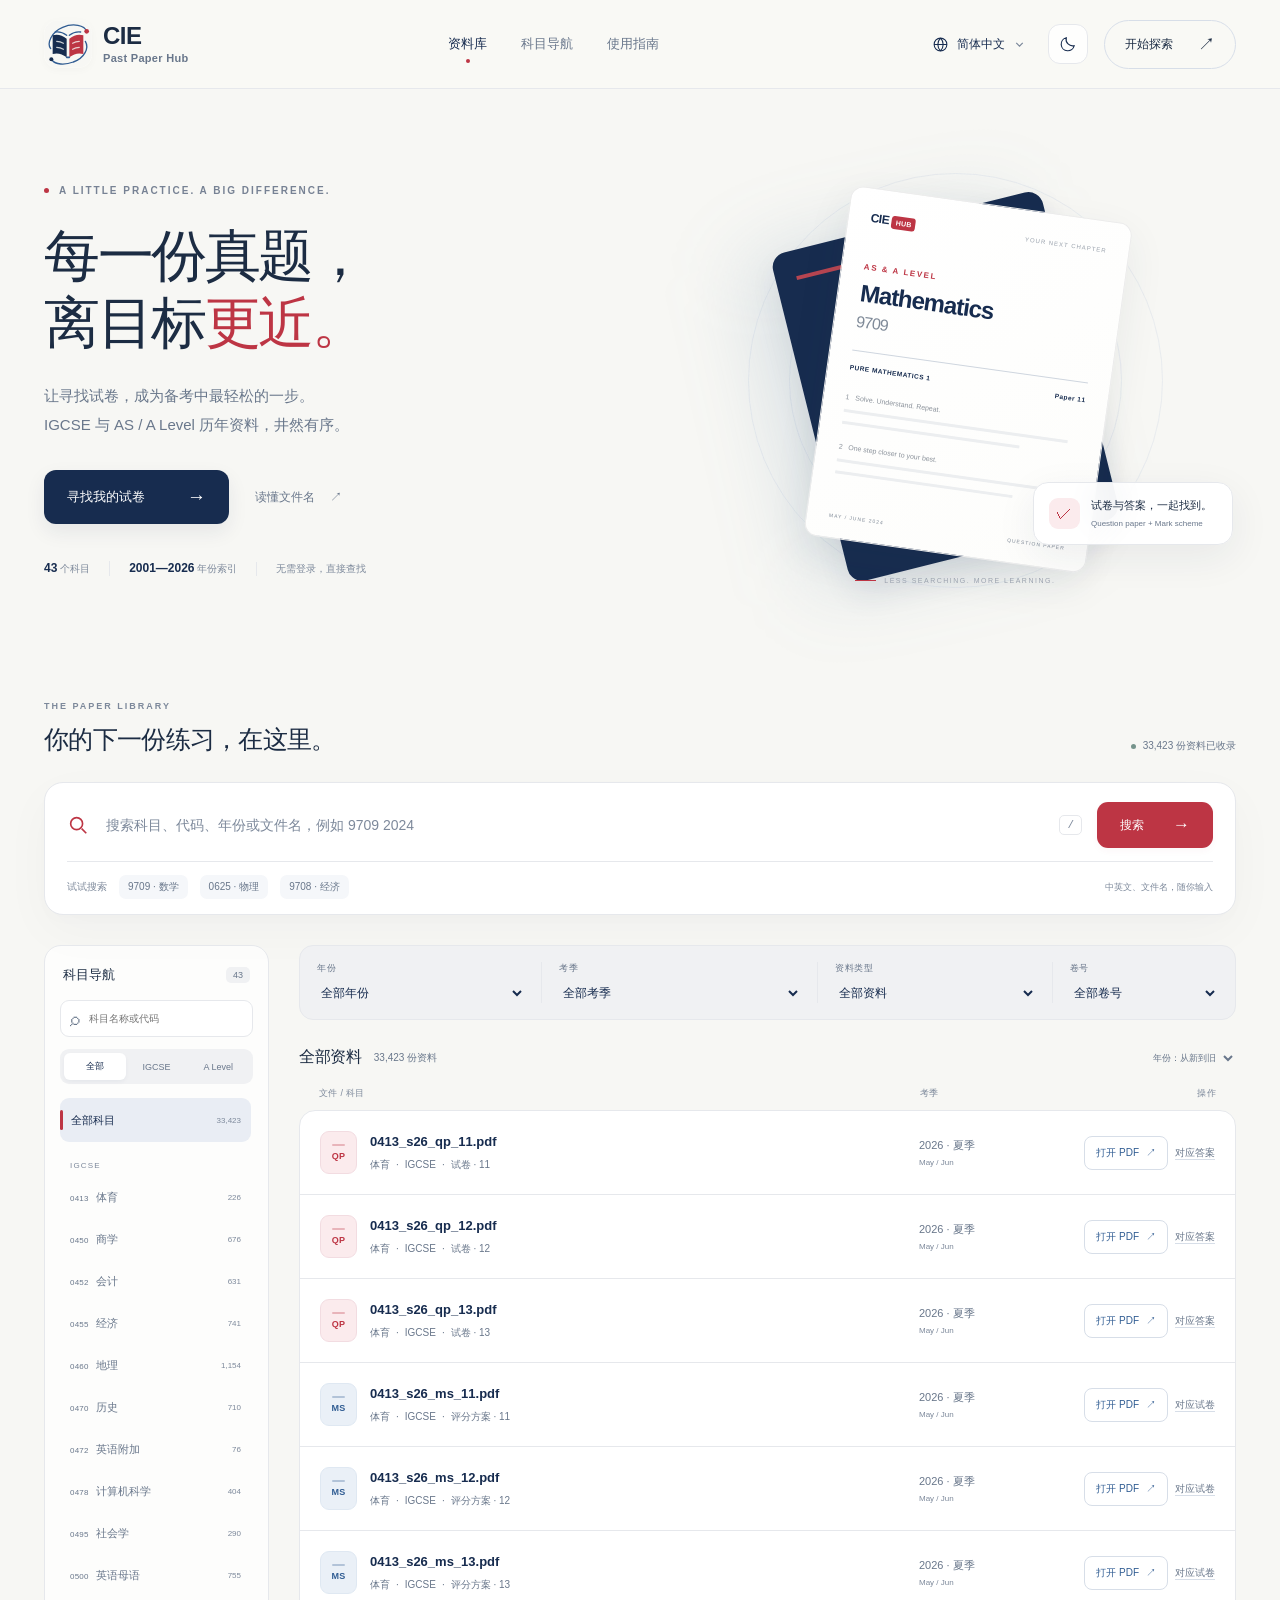
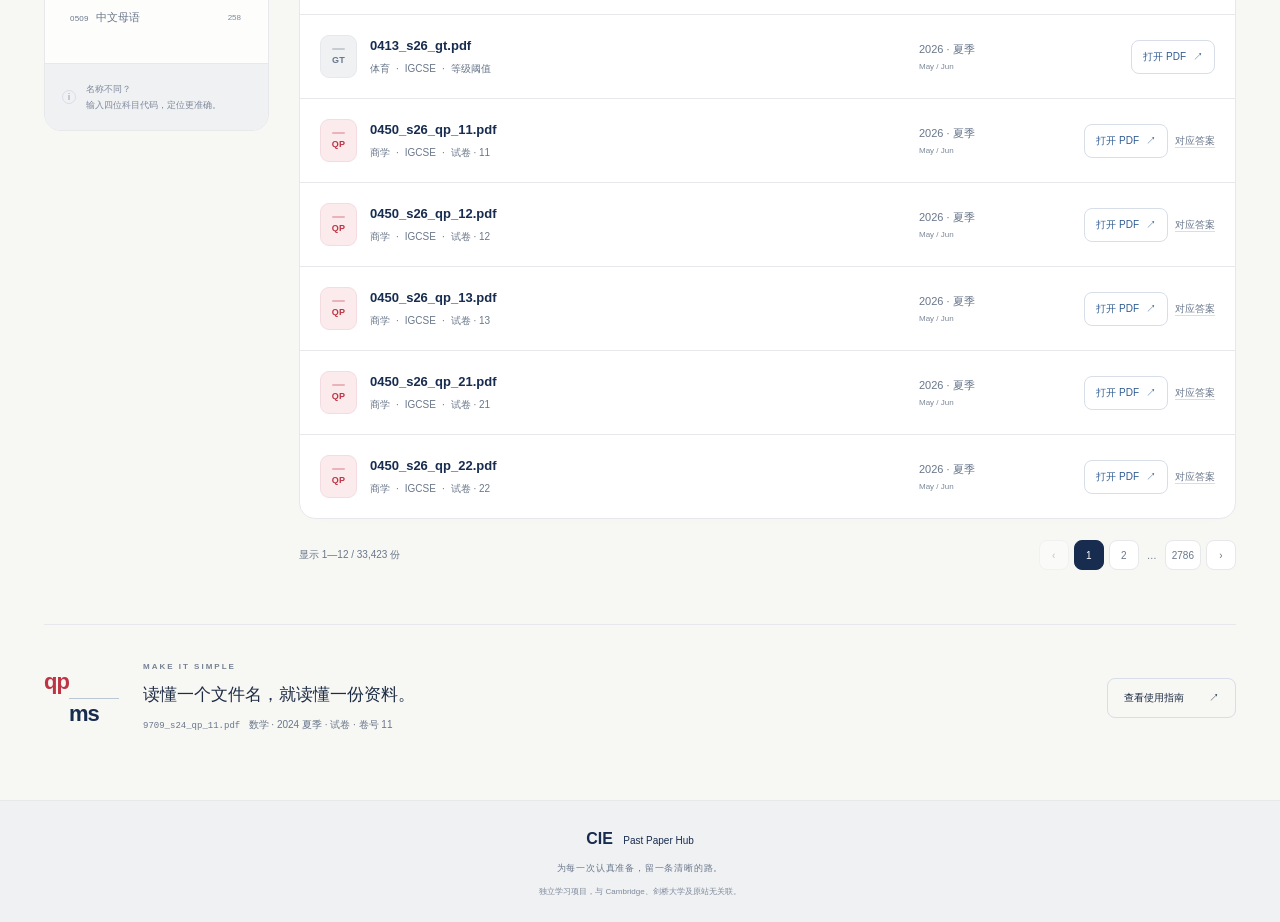
==== index.html @ 0e5fad7b "Publish CIE Past Paper Hub Publish the approved three-language website with light and dark themes, s" ====
<!doctype html>
<html lang="zh-CN">
<head>
  <meta charset="utf-8">
  <meta name="viewport" content="width=device-width,initial-scale=1">
  <meta name="theme-color" content="#172c4f">
  <meta name="description" content="CIE Past Paper Hub：按科目、年份、考季及资料类型快速查找 IGCSE 与 AS/A Level 历年试卷。">
  <title>CIE Past Paper Hub</title>
  <script src="./appearance.js"></script>
  <link rel="icon" href="./favicon.svg" type="image/svg+xml">
  <link rel="stylesheet" href="./styles.css">
  <link rel="stylesheet" href="./appearance.css">
  <script defer src="./data.js"></script>
  <script defer src="./search.js"></script>
  <script defer src="./i18n.js"></script>
  <script defer src="./app.js"></script>
</head>
<body>
  <a class="skip-link" href="#library" data-i18n="skip">跳转到资料库</a>
  <header class="site-header">
    <div class="header-inner">
      <a class="brand" href="./" aria-label="CIE Past Paper Hub 首页" data-i18n-aria="brandHome">
        <img class="brand-mark" src="./logo.svg" alt="">
        <span>CIE<span class="brand-sub">Past Paper Hub</span></span>
      </a>
      <nav aria-label="主导航" data-i18n-aria="mainNav">
        <a class="nav-current" href="#library" data-i18n="library">资料库</a>
        <a href="#subjects" id="browse-subjects" data-i18n="subjectNav">科目导航</a>
        <button class="nav-link" id="help-button" data-i18n="guide">使用指南</button>
      </nav>
      <div class="header-controls">
        <div class="language-control">
          <button class="language-trigger" id="language-trigger" type="button" aria-haspopup="menu" aria-expanded="false" aria-controls="language-menu" aria-label="选择语言" data-i18n-aria="chooseLanguage"><svg class="globe-icon" viewBox="0 0 24 24" fill="none" stroke="currentColor" stroke-width="1.5" aria-hidden="true"><circle cx="12" cy="12" r="9"/><path d="M3 12h18M12 3c5 5 5 13 0 18M12 3c-5 5-5 13 0 18"/></svg><span id="language-label">简体中文</span><svg class="menu-chevron" viewBox="0 0 16 16" fill="none" stroke="currentColor" stroke-width="1.5" aria-hidden="true"><path d="m4 6 4 4 4-4"/></svg></button>
          <div class="language-menu" id="language-menu" role="menu" aria-label="语言" data-i18n-aria="language" hidden>
            <span class="menu-eyebrow" data-i18n="language">语言</span>
            <button type="button" class="language-option" role="menuitemradio" data-language="en" aria-checked="false"><span class="language-badge" aria-hidden="true">EN</span><span>English</span><svg viewBox="0 0 16 16" fill="none" stroke="currentColor" stroke-width="1.8" aria-hidden="true"><path d="m3 8 3 3 7-7"/></svg></button>
            <button type="button" class="language-option" role="menuitemradio" data-language="zh-Hant" aria-checked="false"><span class="language-badge" aria-hidden="true">繁</span><span>繁體中文</span><svg viewBox="0 0 16 16" fill="none" stroke="currentColor" stroke-width="1.8" aria-hidden="true"><path d="m3 8 3 3 7-7"/></svg></button>
            <button type="button" class="language-option" role="menuitemradio" data-language="zh-Hans" aria-checked="true"><span class="language-badge" aria-hidden="true">简</span><span>简体中文</span><svg viewBox="0 0 16 16" fill="none" stroke="currentColor" stroke-width="1.8" aria-hidden="true"><path d="m3 8 3 3 7-7"/></svg></button>
          </div>
        </div>
        <button id="theme-toggle" class="theme-toggle" type="button" aria-label="深色模式" aria-pressed="false" data-i18n-aria="darkMode"><svg class="theme-moon" viewBox="0 0 24 24" fill="none" stroke="currentColor" stroke-width="1.5" aria-hidden="true"><path d="M20.3 14.3A8.8 8.8 0 0 1 9.7 3.7a8.8 8.8 0 1 0 10.6 10.6Z"/></svg><svg class="theme-sun" viewBox="0 0 24 24" fill="none" stroke="currentColor" stroke-width="1.5" aria-hidden="true"><circle cx="12" cy="12" r="4"/><path d="M12 2v2m0 16v2M2 12h2m16 0h2M4.9 4.9l1.4 1.4m11.4 11.4 1.4 1.4M4.9 19.1l1.4-1.4M17.7 6.3l1.4-1.4"/></svg></button>
        <a class="header-cta" href="#library" data-i18n="explore" data-i18n-html>开始探索 <span aria-hidden="true">↗</span></a>
      </div>
    </div>
  </header>
  <main>
    <section class="hero" aria-labelledby="hero-title">
      <div class="hero-copy">
        <div class="eyebrow"><span></span> A LITTLE PRACTICE. A BIG DIFFERENCE.</div>
        <h1 id="hero-title" data-i18n="heroTitle" data-i18n-html>每一份真题，<br>离目标<span class="red-word">更近。</span></h1>
        <p data-i18n="heroDescription" data-i18n-html>让寻找试卷，成为备考中最轻松的一步。<br>IGCSE 与 AS / A Level 历年资料，井然有序。</p>
        <div class="hero-actions"><a class="primary-button" href="#library" data-i18n="findPaper" data-i18n-html>寻找我的试卷 <span aria-hidden="true">→</span></a><button class="quiet-button" id="hero-guide" data-i18n="decodeFilename" data-i18n-html>读懂文件名 <span aria-hidden="true">↗</span></button></div>
        <div class="hero-facts"><span><strong id="subject-total">43</strong> <span data-i18n="subjectsUnit">个科目</span></span><span><strong id="year-range">2001—2026</strong> <span data-i18n="yearIndex">年份索引</span></span><span data-i18n="noLogin">无需登录，直接查找</span></div>
      </div>
      <div class="hero-visual" aria-hidden="true">
        <div class="orbit orbit-one"></div><div class="orbit orbit-two"></div>
        <div class="paper-shadow"></div>
        <div class="paper-back"></div>
        <div class="paper-preview">
          <div class="paper-top"><span class="mini-mark">CIE <b>HUB</b></span><span>YOUR NEXT CHAPTER</span></div>
          <div class="paper-level">AS & A LEVEL</div>
          <div class="paper-title">Mathematics<span>9709</span></div>
          <div class="paper-rule"></div>
          <div class="paper-detail"><span>PURE MATHEMATICS 1</span><span>Paper 11</span></div>
          <div class="paper-questions"><span>1 &nbsp; Solve. Understand. Repeat.</span><div></div><div></div><span>2 &nbsp; One step closer to your best.</span><div></div><div></div></div>
          <div class="paper-footer">MAY / JUNE 2024 <span>QUESTION PAPER</span></div>
        </div>
        <div class="floating-label"><span class="floating-icon">✓</span><span><span data-i18n="papersPaired">试卷与答案，一起找到。</span><small>Question paper + Mark scheme</small></span></div>
        <div class="visual-caption"><span></span> LESS SEARCHING. MORE LEARNING.</div>
      </div>
    </section>
    <section class="library-section" id="library" aria-labelledby="library-title">
      <div class="section-heading"><div><div class="eyebrow">THE PAPER LIBRARY</div><h2 id="library-title" data-i18n="libraryTitle">你的下一份练习，在这里。</h2></div><p><span class="status-dot"></span><span id="index-status">正在读取资料索引</span></p></div>
      <div class="search-panel">
        <form id="search-form" role="search">
          <label class="search-icon" for="global-search" aria-label="搜索" data-i18n-aria="search"><svg viewBox="0 0 24 24" fill="none" stroke="currentColor" stroke-width="1.8"><circle cx="10.5" cy="10.5" r="6.5"/><path d="m16 16 5 5"/></svg></label>
          <input type="search" id="global-search" autocomplete="off" maxlength="160" data-i18n-placeholder="searchPlaceholder" data-i18n-aria="searchLabel" placeholder="搜索科目、代码、年份或文件名，例如 9709 2024" aria-label="搜索科目、代码、年份或文件名">
          <kbd>/</kbd><button type="submit" class="search-submit" data-i18n="searchButton" data-i18n-html>搜索 <span aria-hidden="true">→</span></button>
        </form>
        <div class="search-history" id="search-history" hidden><div class="history-heading"><span data-i18n="recentSearches">最近搜索</span><button id="clear-history" type="button" data-i18n="clearAll">清空记录</button></div><div id="history-items"></div><p class="history-privacy" data-i18n="historyPrivacy">仅保存在此浏览器</p></div>
        <div class="search-bottom"><span data-i18n="trySearch">试试搜索</span><button data-query="9709 2024" data-i18n="quickMath">9709 · 数学</button><button data-query="0625 2024" data-i18n="quickPhysics">0625 · 物理</button><button data-query="9708 2024" data-i18n="quickEconomics">9708 · 经济</button><span class="search-hint" data-i18n="searchHint">中英文、文件名，随你输入</span></div>
      </div>
      <div class="library-layout">
        <aside class="sidebar" id="subjects" aria-label="按科目浏览" data-i18n-aria="browseBySubject">
          <div class="sidebar-heading"><h3 data-i18n="subjectNav">科目导航</h3><span id="sidebar-total">43</span></div>
          <label class="subject-search-label"><span aria-hidden="true">⌕</span><input id="subject-search" type="search" data-i18n-placeholder="subjectPlaceholder" data-i18n-aria="subjectSearchLabel" placeholder="科目名称或代码" aria-label="筛选科目列表"></label>
          <div class="level-switch" aria-label="课程类别" data-i18n-aria="qualification"><button data-level="" class="active" aria-pressed="true" data-i18n="all">全部</button><button data-level="IGCSE" aria-pressed="false">IGCSE</button><button data-level="A Level" aria-pressed="false">A Level</button></div>
          <div id="subject-list"></div>
          <div class="sidebar-note"><span class="note-icon">i</span><p data-i18n="subjectTip" data-i18n-html>名称不同？<br>输入四位科目代码，定位更准确。</p></div>
        </aside>
        <div class="results-area">
          <div class="filter-bar">
            <div class="filter-field"><label for="year-select" data-i18n="year">年份</label><select id="year-select"><option value="">全部年份</option></select></div>
            <div class="filter-field"><label for="season-select" data-i18n="season">考季</label><select id="season-select"><option value="">全部考季</option><option value="m">春季 · Feb / Mar</option><option value="s">夏季 · May / Jun</option><option value="w">冬季 · Oct / Nov</option><option value="y">通用 / 全年</option></select></div>
            <div class="filter-field"><label for="type-select" data-i18n="documentType">资料类型</label><select id="type-select"><option value="">全部资料</option></select></div>
            <div class="filter-field compact"><label for="component-select" data-i18n="component">卷号</label><select id="component-select"><option value="">全部卷号</option></select></div>
          </div>
          <div class="result-heading"><div><h3 id="result-title">全部资料</h3><span id="result-count" role="status" aria-live="polite"></span></div><div class="result-tools"><button id="reset-button" class="reset-button" hidden data-i18n="reset">重置筛选</button><label class="sr-only" for="sort-select" data-i18n="sort">排序</label><select id="sort-select"><option value="newest">年份：从新到旧</option><option value="oldest">年份：从旧到新</option><option value="filename">按文件名排序</option></select></div></div>
          <div id="active-filters" class="active-filters" aria-label="当前筛选条件" data-i18n-aria="activeFilters"></div>
          <div class="list-heading"><span data-i18n="fileSubject">文件 / 科目</span><span data-i18n="season">考季</span><span data-i18n="actions">操作</span></div>
          <div id="paper-list" class="paper-list"></div>
          <div id="pagination" class="pagination" aria-label="结果分页" data-i18n-aria="pagination"></div>
          
        </div>
      </div>
    </section>
    <section class="guide-strip"><div class="guide-symbol">qp<span>ms</span></div><div><div class="eyebrow">MAKE IT SIMPLE</div><h2 data-i18n="filenameStripTitle">读懂一个文件名，就读懂一份资料。</h2><p data-i18n="filenameStripExample" data-i18n-html><code>9709_s24_qp_11.pdf</code> &nbsp; 数学 · 2024 夏季 · 试卷 · 卷号 11</p></div><button class="outline-button" id="bottom-guide" data-i18n="viewGuide" data-i18n-html>查看使用指南 <span aria-hidden="true">↗</span></button></section>
  </main>
  <footer><a class="footer-brand" href="./">CIE <span>Past Paper Hub</span></a><p data-i18n="footerTagline">为每一次认真准备，留一条清晰的路。</p><div data-i18n="independent">独立学习项目，与 Cambridge、剑桥大学及原站无关联。</div></footer>
  <dialog id="guide-dialog" aria-labelledby="guide-title"><div class="dialog-heading"><span class="eyebrow">A QUICK GUIDE</span><button id="close-guide" aria-label="关闭使用指南" data-i18n-aria="closeGuide">×</button></div><h2 id="guide-title" data-i18n="guideTitle">找到试卷，只需几步。</h2><ol><li><strong data-i18n="guideStep1">先找科目</strong><p data-i18n="guideStep1Body">点击左侧科目，或直接输入中文名、英文名、四位代码。</p></li><li><strong data-i18n="guideStep2">缩小范围</strong><p data-i18n="guideStep2Body" data-i18n-html>年份、考季、资料类型和卷号可以同时筛选。搜索支持多个关键词，例如 <code>9709 2024 夏季 答案</code>。</p></li><li><strong data-i18n="guideStep3">配对练习与答案</strong><p data-i18n="guideStep3Body">QP 是试卷，MS 是评分方案，ER 是考官报告，GT 是等级阈值。点击“对应答案”可找到相同年份、考季和卷号的 MS。</p></li></ol><div class="filename-guide"><div class="filename-grid" role="group" data-i18n-aria="filenameDescription" aria-label="9709_s24_qp_11.pdf：科目代码 9709，2024 年夏季，试卷，卷号 11"><code class="filename-token red">9709</code><code class="filename-separator" aria-hidden="true">_</code><code class="filename-token">s24</code><code class="filename-separator" aria-hidden="true">_</code><code class="filename-token red">qp</code><code class="filename-separator" aria-hidden="true">_</code><code class="filename-token">11</code><code class="filename-extension">.pdf</code><span class="filename-label label-subject" data-i18n="subjectCode">科目代码</span><span class="filename-label label-season" data-i18n="summer2024">夏季 2024</span><span class="filename-label label-type" data-i18n="questionPaper">试卷</span><span class="filename-label label-component" data-i18n="component">卷号</span></div></div><p class="dialog-note" data-i18n="guideNote">考季对应：m = 二/三月；s = 五/六月；w = 十/十一月。部分通用资料不属于单一考季。原站文件在新标签页中打开，可使用浏览器 PDF 工具栏保存。索引备份与 PDF 实体备份是两件事。</p><a class="catalog-link" href="./catalog.json" download data-i18n="downloadIndex" data-i18n-html>下载资料索引 JSON <span aria-hidden="true">↓</span></a><p id="guide-status" class="dialog-note"></p></dialog>
  <noscript><p class="noscript">请启用 JavaScript 使用搜索与筛选。也可以<a href="./catalog.json">下载完整资料索引</a>。</p></noscript>
</body>
</html>
---- styles.css ----
:root{--navy:#172c4f;--blue:#315d93;--red:#bd3544;--red-soft:#fbebed;--ink:#1c2c43;--muted:#778294;--paper:#f7f7f4;--line:#e6e8ec;--white:#fff;--shadow:0 16px 50px #1a2d4b08;font-family:-apple-system,BlinkMacSystemFont,"SF Pro Display","PingFang SC","Microsoft YaHei",sans-serif;color:var(--ink);background:var(--paper);font-synthesis:none}
*{box-sizing:border-box}html{scroll-behavior:smooth;scroll-padding-top:96px}body{margin:0}button,input,select{font:inherit}button,a,input,select{-webkit-tap-highlight-color:transparent}button{cursor:pointer}button:disabled{cursor:default;opacity:.4}a{color:inherit;text-decoration:none}button{color:inherit}button:focus-visible,a:focus-visible,input:focus-visible,select:focus-visible{outline:3px solid #648fc6;outline-offset:4px}button{border:0}button[hidden],[hidden]{display:none!important}.sr-only{position:absolute;width:1px;height:1px;padding:0;overflow:hidden;clip:rect(0,0,0,0);white-space:nowrap}.skip-link{position:fixed;top:-60px;left:20px;padding:14px;background:var(--navy);color:white;z-index:100}.skip-link:focus{top:10px}.site-header{position:sticky;top:0;z-index:20;background:var(--header-bg);backdrop-filter:blur(20px);border-bottom:1px solid var(--line)}.header-inner{max-width:1280px;padding:0 44px;margin:auto;height:88px;display:flex;align-items:center;justify-content:space-between;gap:30px}.brand{display:flex;gap:13px;align-items:center;font-size:24px;font-weight:750;letter-spacing:-.5px;line-height:1.05}.brand-sub{display:block;font-size:11px;font-weight:600;letter-spacing:.3px;margin-top:5px}.brand-mark{position:relative;width:35px;height:36px;display:block}.brand-mark i{position:absolute;top:2px;width:12px;height:30px;transform:skewY(-13deg);border-radius:2px;background:var(--navy)}.brand-mark i:first-child{left:0}.brand-mark i:nth-child(2){left:15px;background:var(--red);height:33px}.brand-mark i:nth-child(3){top:30px;left:0;width:27px;height:3px;background:var(--navy);transform:none;border-radius:1px}.site-header nav{display:flex;gap:34px;font-size:13px;align-items:center}.nav-link{padding:10px 0;background:none;font-size:13px;color:var(--text-secondary)}.site-header nav a{padding:10px 0;color:var(--text-secondary)}.site-header nav .nav-current{color:var(--heading);font-weight:650;position:relative}.nav-current:after{content:"";position:absolute;width:4px;height:4px;background:var(--red);border-radius:50%;bottom:0;left:calc(50% - 2px)}.header-cta{font-size:12px;display:flex;align-items:center;gap:25px;border:1px solid var(--line-strong);border-radius:100px;padding:12px 20px}.header-cta span{font-size:17px}.hero{max-width:1280px;margin:auto;padding:68px 44px 65px;display:grid;grid-template-columns:1.07fr 1fr;gap:30px;align-items:center;min-height:580px}.eyebrow{font-size:10px;font-weight:650;letter-spacing:2px;color:var(--muted);display:flex;gap:10px;align-items:center}.eyebrow>span{width:5px;height:5px;background:var(--red);border-radius:50%}h1{font-size:clamp(40px,4.35vw,61px);line-height:1.2;letter-spacing:-2.4px;font-weight:700;margin:27px 0 24px}.red-word{color:var(--accent-text)}.hero-copy>p{font-size:15px;color:var(--text-secondary);line-height:1.95;margin:0}.hero-actions{display:flex;align-items:center;gap:26px;margin-top:31px}.primary-button{display:flex;gap:42px;align-items:center;padding:16px 23px;background:var(--navy);color:white;border-radius:12px;font-size:13px;box-shadow:0 8px 20px #172c4f14;transition:transform .2s,background .2s}.primary-button:hover{background:#254875;transform:translateY(-2px)}.primary-button span{font-size:19px}.quiet-button{font-size:12px;color:var(--text-secondary);background:none;display:flex;gap:15px;align-items:center;padding:15px 0}.hero-facts{display:flex;gap:19px;margin-top:37px;font-size:10px;color:var(--text-muted);align-items:center}.hero-facts span+span{border-left:1px solid var(--line);padding-left:19px}.hero-facts strong{font-weight:650;font-size:12px;color:var(--heading)}.hero-visual{height:410px;position:relative;display:flex;align-items:center;justify-content:center;isolation:isolate}.orbit{position:absolute;border:1px solid #dce2ea;border-radius:50%;z-index:-1;opacity:.55}.orbit-one{width:415px;height:415px}.orbit-two{width:333px;height:333px}.paper-shadow{position:absolute;width:275px;height:340px;top:50px;left:100px;background:#486e9529;filter:blur(40px);transform:rotate(-13deg);border-radius:20px;z-index:-1}.paper-back{position:absolute;top:39px;width:278px;height:338px;border-radius:15px;background:var(--navy);transform:rotate(-14deg) translateX(-10px);box-shadow:0 15px 30px #20325315}.paper-back:after{content:"";position:absolute;left:21px;right:21px;top:26px;height:4px;background:#b74551}.paper-preview{width:284px;height:353px;background:linear-gradient(140deg,#fff,#fdfdfb);padding:22px;transform:rotate(8deg) translate(13px,-3px);border:1px solid #ececec;border-radius:13px;box-shadow:0 15px 40px #263d5214;position:relative}.paper-top{display:flex;align-items:center;justify-content:space-between;font-size:6px;letter-spacing:1px;color:#98a0ab}.mini-mark{font-size:12px;font-weight:800;color:var(--heading);letter-spacing:-.5px}.mini-mark b{background:var(--red);padding:3px 4px;font-size:7px;letter-spacing:.3px;color:white;border-radius:3px}.paper-level{font-size:8px;font-weight:650;letter-spacing:1.6px;color:var(--accent-text);margin-top:38px}.paper-title{font-size:24px;font-weight:700;letter-spacing:-1px;margin-top:8px;color:var(--heading)}.paper-title>span{display:block;font-size:16px;font-weight:400;margin-top:6px;color:#7f8a98}.paper-rule{height:1px;background:#cfd6df;margin:19px 0 13px}.paper-detail{display:flex;justify-content:space-between;font-size:6.5px;font-weight:600;letter-spacing:.5px}.paper-questions{font-size:7px;color:#8b929b;margin-top:23px}.paper-questions div{height:3px;background:#eceef0;margin:9px 0;max-width:95%}.paper-questions div:nth-of-type(even){width:75%;margin-bottom:19px}.paper-footer{position:absolute;bottom:19px;left:22px;right:22px;display:flex;justify-content:space-between;font-size:5px;color:#a1a6ad;letter-spacing:1px}.floating-label{position:absolute;bottom:41px;right:3px;background:var(--glass-bg);backdrop-filter:blur(16px);border:1px solid var(--line);border-radius:12px;padding:15px 20px 15px 15px;box-shadow:0 12px 40px #1a2d4b12;display:flex;gap:11px;align-items:center;font-size:11px;font-weight:600}.floating-icon{width:31px;height:31px;display:grid;place-items:center;border-radius:9px;background:var(--red-soft);color:var(--accent-text);font-size:16px}.floating-label small{display:block;font-size:8px;color:var(--text-secondary);margin-top:6px;font-weight:400}.visual-caption{position:absolute;bottom:2px;left:calc(50% - 100px);display:flex;align-items:center;gap:8px;font-size:7px;letter-spacing:1.5px;color:#9aa2ae}.visual-caption>span{width:21px;height:1px;background:var(--red)}.library-section{max-width:1280px;margin:auto;padding:32px 44px 54px}.section-heading{display:flex;justify-content:space-between;gap:20px;align-items:end;margin-bottom:26px}.section-heading .eyebrow{font-size:9px;letter-spacing:2px;color:var(--text-muted)}.section-heading h2{font-size:25px;font-weight:650;letter-spacing:-.7px;margin:12px 0 0}.section-heading>p{display:flex;gap:7px;align-items:center;font-size:10px;margin:0 0 3px;color:var(--text-secondary)}.status-dot{width:5px;height:5px;background:#76948c;border-radius:50%}.search-panel{background:var(--surface);border:1px solid var(--line);border-radius:15px;box-shadow:var(--shadow);margin-bottom:30px;padding:15px 20px 13px}.search-panel form{display:flex;align-items:center;gap:15px}.search-icon{color:var(--accent-text);display:flex}.search-icon svg{width:22px;height:22px}.search-panel input{border:0;background:transparent;flex:1;min-width:0;height:44px;font-size:14px;color:var(--ink);outline:none}.search-panel input::placeholder{color:var(--text-muted)}.search-panel:focus-within{border-color:var(--focus-border);box-shadow:0 0 0 3px #9faec211}.search-panel kbd{border:1px solid var(--line);border-radius:5px;padding:3px 7px;font-size:11px;color:var(--text-muted)}.search-submit{background:var(--red);border-radius:9px;padding:12px 22px;font-size:12px;color:white;display:flex;gap:29px;align-items:center}.search-submit:hover{background:#a52c3a}.search-submit>span{font-size:17px}.search-bottom{display:flex;align-items:center;gap:12px;margin-top:11px;padding-top:11px;border-top:1px solid var(--line);font-size:10px;color:var(--text-muted)}.search-bottom button{padding:5px 9px;border-radius:5px;background:var(--surface-hover);color:var(--text-secondary);font-size:10px}.search-bottom button:hover{background:var(--surface-active);color:var(--heading)}.search-hint{margin-left:auto;font-size:9px}.library-layout{display:grid;grid-template-columns:225px 1fr;gap:30px;align-items:start}.sidebar{border:1px solid var(--line);border-radius:13px;background:var(--panel-bg);padding:20px 15px 0;overflow:hidden}.sidebar-heading{display:flex;justify-content:space-between;align-items:center;margin:0 3px 16px}.sidebar-heading h3{font-size:13px;margin:0;font-weight:650}.sidebar-heading>span{font-size:9px;color:var(--text-secondary);background:var(--surface-muted);padding:3px 7px;border-radius:5px}.subject-search-label{display:flex;align-items:center;gap:7px;border:1px solid var(--line);border-radius:7px;background:var(--surface);padding:7px 9px;color:var(--text-secondary)}.subject-search-label>span{font-size:19px;line-height:1}.subject-search-label input{width:100%;min-width:0;border:0;outline:none;background:none;font-size:10px;height:17px}.subject-search-label:focus-within{border-color:var(--focus-border)}.level-switch{display:flex;padding:3px;border-radius:7px;background:var(--surface-muted);margin:12px 0 14px}.level-switch button{background:none;padding:7px 0;flex:1;font-size:9px;color:var(--text-secondary);border-radius:5px}.level-switch button.active{background:var(--surface);color:var(--heading);box-shadow:0 2px 4px #1a2d4b0c;font-weight:600}#subject-list{max-height:548px;overflow:auto;padding-right:2px;scrollbar-width:thin;scrollbar-color:var(--line) transparent}.subject-button{display:flex;gap:8px;align-items:center;justify-content:space-between;width:100%;text-align:left;background:transparent;padding:12px 10px;border-radius:7px;font-size:11px;color:var(--text-secondary);margin-bottom:3px}.subject-button:hover{background:var(--surface-muted)}.subject-button.active{color:var(--heading);background:var(--surface-active);font-weight:650}.subject-button.active:before{content:"";width:3px;height:20px;border-radius:3px;background:var(--red);margin-left:-10px}.subject-button .subject-label{flex:1}.subject-button .subject-count{font-size:8px;color:var(--text-muted);font-weight:400}.subject-button .subject-code{font-size:8px;display:inline-block;margin-right:7px;color:var(--text-secondary);letter-spacing:.2px}.subject-group{font-size:8px;letter-spacing:1.2px;color:var(--text-muted);margin:19px 10px 8px}.subject-empty{padding:20px 10px;font-size:11px;color:var(--muted)}.sidebar-note{display:flex;gap:10px;align-items:center;margin:17px -15px 0;border-top:1px solid var(--line);padding:17px 17px;background:var(--surface-muted)}.note-icon{border:1px solid var(--line-strong);color:var(--text-muted);font-size:9px;border-radius:50%;display:grid;place-items:center;width:14px;height:14px}.sidebar-note p{font-size:9px;line-height:1.8;color:var(--text-muted);margin:0}.results-area{min-width:0}.filter-bar{display:grid;grid-template-columns:1fr 1.25fr 1.05fr .8fr;background:var(--surface-muted);border-radius:11px;padding:14px 17px;gap:16px}.filter-field{min-width:0}.filter-field+.filter-field{border-left:1px solid var(--line);padding-left:17px}.filter-field label{display:block;font-size:9px;color:var(--text-muted);letter-spacing:.5px;margin-bottom:8px}.filter-field select{width:100%;border:0;background:none;font-size:11px;color:var(--heading);padding:1px 12px 1px 0;cursor:pointer;min-height:20px}.result-heading{display:flex;align-items:center;justify-content:space-between;gap:10px;margin:27px 0 19px}.result-heading>div:first-child{display:flex;align-items:center;gap:12px;min-width:0}.result-heading h3{font-size:16px;font-weight:650;margin:0;letter-spacing:-.3px}.result-heading #result-count{color:var(--text-secondary);font-size:10px}.result-tools{display:flex;align-items:center;gap:12px}.result-tools select{font-size:9px;color:var(--text-secondary);border:0;background:none;padding:4px;cursor:pointer}.reset-button{background:none;padding:4px 0;color:var(--accent-text);font-size:9px}.active-filters{display:flex;gap:6px;flex-wrap:wrap;margin:0 0 15px}.active-filters:empty{display:none}.filter-chip{padding:5px 9px;background:var(--surface-active);color:var(--text-secondary);border-radius:5px;font-size:9px;display:flex;gap:10px;align-items:center}.filter-chip b{font-size:12px;font-weight:400;color:var(--text-muted)}.list-heading{display:grid;grid-template-columns:1fr 145px 151px;align-items:center;padding:0 20px 10px;color:var(--text-muted);font-size:9px;letter-spacing:.3px}.list-heading span:last-child{text-align:right}.paper-list{background:var(--surface);border:1px solid var(--line);border-radius:12px;overflow:hidden;box-shadow:0 5px 30px #1a2d4b02}.paper-row{display:grid;grid-template-columns:minmax(0,1fr) 145px 151px;gap:0;align-items:center;padding:18px 20px;transition:background .15s}.paper-row:hover{background:var(--surface-hover)}.paper-row+.paper-row{border-top:1px solid var(--line)}.paper-info{display:flex;gap:13px;align-items:center;min-width:0;padding-right:12px}.file-icon{width:37px;height:43px;flex-shrink:0;background:var(--red-soft);border-radius:7px;display:flex;align-items:center;justify-content:center;flex-direction:column;color:var(--accent-text);font-size:9px;letter-spacing:.3px;font-weight:650;position:relative;border:1px solid var(--red-border)}.file-icon:before{content:"";display:block;width:13px;height:2px;background:currentColor;opacity:.3;margin-bottom:5px;border-radius:1px}.file-icon.ms{background:var(--blue-soft);border-color:var(--blue-border);color:var(--blue)}.file-icon.other{background:var(--surface-muted);border-color:var(--line);color:var(--text-secondary)}.paper-filename{display:block;color:var(--heading);font-size:12px;font-weight:600;line-height:1.4;word-break:break-all;letter-spacing:.1px}.paper-filename:hover{color:var(--accent-text)}.paper-subtitle{font-size:9px;color:var(--text-secondary);margin-top:6px;line-height:1.5;display:flex;gap:6px;flex-wrap:wrap}.paper-subtitle>span+span:before{content:"·";margin-right:6px}.season-block{font-size:10px;color:var(--text-secondary)}.season-block>span{display:block;color:var(--text-muted);font-size:8px;margin-top:5px}.paper-actions{display:flex;align-items:center;justify-content:end;gap:7px;flex-wrap:wrap}.open-link{display:inline-flex;padding:8px 10px;border-radius:6px;border:1px solid var(--line-strong);color:var(--link-text);font-size:9px;align-items:center;gap:7px;background:var(--surface)}.open-link:hover{border-color:var(--focus-border);background:var(--surface-hover)}.paired-link{background:none;padding:5px 0;color:var(--text-secondary);font-size:9px;text-decoration:underline;text-underline-offset:3px}.lesson-button{font-size:8px;background:none;color:var(--accent-text);padding:3px}.pagination{display:flex;justify-content:space-between;align-items:center;font-size:10px;color:var(--text-secondary);margin-top:21px;gap:10px}.pagination-controls{display:flex;align-items:center;gap:5px}.pagination button{min-width:30px;height:30px;border-radius:6px;background:var(--surface);border:1px solid var(--line);font-size:10px;color:var(--text-secondary)}.pagination button.current{background:var(--navy);color:white;border-color:var(--heading)}.pagination button:not(:disabled):hover{border-color:var(--focus-border)}.pagination .ellipsis{padding:0 3px;font-size:10px}.source-note{font-size:9px;color:#a1a9b4;line-height:1.9;margin-top:23px}.source-note a{text-decoration:underline;text-underline-offset:3px;color:#8b97a9}.empty-state{padding:62px 25px;text-align:center}.empty-symbol{font-size:35px;color:#c4cdd9}.empty-state h4{font-size:15px;font-weight:600;margin:15px 0 8px}.empty-state p{font-size:11px;color:#99a3b1;line-height:1.9;margin:0}.empty-state button{margin-top:20px;font-size:11px;color:white;background:var(--navy);padding:11px 17px;border-radius:8px}.guide-strip{max-width:1192px;margin:0 auto 66px;border-top:1px solid var(--line);padding:37px 0 0;display:flex;align-items:center;gap:24px}.guide-symbol{font-size:22px;font-weight:650;width:75px;flex-shrink:0;color:var(--accent-text);position:relative;line-height:1.4;letter-spacing:-1px}.guide-symbol>span{display:block;color:var(--heading);margin-left:25px;border-top:1px solid #bcc7d5}.guide-strip .eyebrow{font-size:8px}.guide-strip h2{font-size:17px;font-weight:600;margin:12px 0 10px}.guide-strip p{font-size:10px;color:var(--text-secondary);margin:0;line-height:1.8}.guide-strip code{font-family:ui-monospace,SFMono-Regular,Menlo,monospace;font-size:9px;color:var(--text-secondary)}.outline-button{margin-left:auto;border:1px solid var(--line-strong);padding:12px 16px;border-radius:8px;font-size:10px;display:flex;gap:25px;background:transparent;flex-shrink:0}.outline-button:hover{background:var(--surface)}footer{background:var(--surface-muted);padding:29px 44px 25px;text-align:center;font-size:9px;color:var(--text-secondary)}.footer-brand{font-size:16px;font-weight:750;color:var(--heading)}.footer-brand>span{font-size:10px;font-weight:500;margin-left:6px}footer>p{margin:14px 0 11px;letter-spacing:.8px}footer>div{font-size:8px;color:var(--text-muted)}dialog{max-width:560px;width:calc(100% - 32px);padding:28px 34px;border:1px solid var(--line);border-radius:20px;box-shadow:0 35px 100px #0f224533;color:var(--ink);background:var(--surface)}dialog::backdrop{background:#12254160;backdrop-filter:blur(5px)}.dialog-heading{display:flex;justify-content:space-between;align-items:center}.dialog-heading>button{font-size:25px;line-height:1;background:none;color:var(--text-secondary)}.dialog-heading .eyebrow{font-size:9px}dialog h2{font-size:25px;letter-spacing:-1px;margin:20px 0 26px}dialog ol{padding-left:21px}dialog li{padding-left:7px;font-size:13px;color:var(--heading);margin:22px 0}dialog li p{font-size:11px;color:var(--text-secondary);line-height:1.9;margin:7px 0}dialog li code{font-size:10px;color:var(--link-text)}.filename-guide{border:1px solid var(--line);border-radius:10px;padding:21px 15px;background:var(--surface);text-align:center}.filename-grid{display:inline-grid;grid-template-columns:max-content 1ch max-content 1ch max-content 1ch max-content max-content;align-items:center;justify-items:center;font-size:19px;column-gap:0;row-gap:12px}.filename-grid code{font-family:ui-monospace,SFMono-Regular,Menlo,monospace;font-size:inherit;font-weight:500;letter-spacing:0;line-height:1.25}.filename-token{color:var(--heading)}.filename-token.red{color:var(--accent-text)}.filename-separator,.filename-extension{color:#a6b0bf}.filename-label{grid-row:2;font-size:8px;color:var(--text-muted);white-space:nowrap}.label-subject{grid-column:1}.label-season{grid-column:3}.label-type{grid-column:5}.label-component{grid-column:7}.dialog-note{font-size:10px;color:var(--text-secondary);line-height:1.9}.catalog-link{font-size:11px;padding:12px 14px;background:var(--surface-active);border-radius:8px;display:flex;justify-content:space-between;color:var(--heading);margin-top:17px}.lesson-list{margin:0;padding-left:20px}.lesson-list li{margin:12px 0}.lesson-list a{font-size:12px;color:var(--blue);text-decoration:underline}.noscript{text-align:center;padding:20px;color:var(--accent-text)}
@media(min-width:1450px){.hero{padding-top:88px;padding-bottom:85px}.hero-visual{height:450px}.hero{min-height:620px}.hero-visual .paper-preview{transform:rotate(8deg) translate(13px,-3px) scale(1.07)}.hero-visual .paper-back{transform:rotate(-14deg) translateX(-10px) scale(1.07)}}
@media(max-width:1080px){.header-inner{padding:0 30px}.hero{padding:55px 30px;gap:10px}.hero-facts{gap:12px;font-size:9px}.hero-facts span+span{padding-left:12px}.library-section{padding:30px}.library-layout{grid-template-columns:200px 1fr;gap:22px}.paper-row{grid-template-columns:minmax(0,1fr) 94px 92px;padding:17px 15px}.list-heading{grid-template-columns:1fr 94px 92px;padding-left:15px;padding-right:15px}.paper-actions{gap:4px}.paper-filename{font-size:10px}.paper-subtitle{font-size:8px}.file-icon{width:31px;height:37px}.paper-info{gap:10px}.season-block{font-size:9px}.guide-strip{margin:0 30px 50px}.floating-label{right:0}.filter-bar{padding:12px;gap:9px}.filter-field+.filter-field{padding-left:10px}.filter-field select{font-size:10px}.hero-actions{gap:18px}.hero-copy>p{font-size:13px}}
@media(max-width:800px){.header-inner{height:76px;padding:0 22px}.site-header nav{gap:22px;font-size:12px}.site-header nav a,.nav-link{font-size:12px}.header-cta{display:none}.hero{grid-template-columns:1fr;padding:48px 24px 25px;position:relative;overflow:hidden;gap:10px}.hero-copy{text-align:center;position:relative;z-index:2}.hero-copy>.eyebrow{justify-content:center;font-size:8px}h1{font-size:48px;letter-spacing:-2px;line-height:1.25;margin-top:24px}.hero-copy>p{font-size:13px}.hero-actions{justify-content:center;margin-top:25px}.hero-facts{justify-content:center;margin-top:24px}.hero-visual{height:370px;width:380px;margin:20px auto 0}.paper-preview{transform:rotate(8deg) translate(13px,-3px) scale(.87)}.paper-back{transform:rotate(-14deg) translateX(-10px) scale(.87);top:24px}.orbit-one{width:340px;height:340px}.orbit-two{width:280px;height:280px}.floating-label{bottom:28px;right:-2px;padding:12px 15px 12px 12px}.visual-caption{bottom:0}.library-section{padding:20px 24px 40px}.section-heading h2{font-size:23px}.section-heading>p{font-size:9px}.library-layout{grid-template-columns:1fr;gap:23px}.sidebar{padding:17px;border-radius:12px}.sidebar-heading{margin-bottom:12px}.subject-search-label{max-width:none}.level-switch{max-width:300px;margin:12px 0}#subject-list{max-height:170px;display:flex;gap:7px;overflow:auto;flex-wrap:wrap}.subject-button{width:auto;padding:9px 10px;border:1px solid var(--line);margin:0;font-size:10px;gap:8px}.subject-button.active{border-color:var(--line-strong)}.subject-button.active:before{display:none}.subject-group{display:none}.subject-count{display:none}.subject-button .subject-code{font-size:8px;margin-right:5px}.sidebar-note{display:none}.filter-bar{grid-template-columns:1fr 1.3fr 1fr .85fr;padding:14px}.paper-row{grid-template-columns:minmax(0,1fr) 105px 118px}.list-heading{grid-template-columns:1fr 105px 118px}.paper-filename{font-size:12px}.paper-subtitle{font-size:9px}.season-block{font-size:10px}.file-icon{width:35px;height:41px}.search-panel{padding:12px 15px;margin-bottom:22px}.search-panel input{font-size:12px}.search-submit{padding:11px 15px;gap:17px}.search-hint{display:none}.search-bottom{gap:9px}.guide-strip{margin:0 24px 40px;gap:15px}.guide-symbol{width:55px}.guide-strip h2{font-size:14px}.guide-strip p{font-size:9px}.outline-button{padding:10px 12px;gap:15px;font-size:9px}.guide-strip code{font-size:8px}}
@media(max-width:520px){html{scroll-padding-top:85px}.header-inner{height:69px;padding:0 20px;gap:15px}.brand{font-size:21px;gap:10px}.brand-sub{font-size:8px}.brand-mark{width:29px;transform:scale(.85);transform-origin:left center}.site-header nav{gap:16px}.site-header nav a,.nav-link{font-size:10px}.site-header nav a#browse-subjects{display:none}.hero{padding:42px 20px 20px}.hero-copy>.eyebrow{letter-spacing:1.2px;font-size:7px}h1{font-size:42px;letter-spacing:-1.7px}.hero-copy>p{font-size:12px;line-height:1.95}.primary-button{font-size:12px;padding:14px 19px;gap:27px}.quiet-button{font-size:10px;gap:10px}.hero-actions{gap:19px}.hero-facts{font-size:8px;gap:10px;flex-wrap:wrap}.hero-facts span+span{padding-left:10px}.hero-facts strong{font-size:10px}.hero-visual{width:310px;height:323px;margin-top:10px}.paper-preview{transform:rotate(8deg) translate(13px,-4px) scale(.76)}.paper-back{transform:rotate(-14deg) translateX(-10px) scale(.76);top:0}.orbit-one{width:295px;height:295px}.orbit-two{width:235px;height:235px}.floating-label{right:-12px;bottom:16px;padding:10px 13px;font-size:9px;gap:8px}.floating-label small{font-size:7px}.floating-icon{width:25px;height:25px;font-size:12px}.visual-caption{font-size:6px;bottom:-8px}.library-section{padding:30px 17px 31px}.section-heading{display:block;margin-bottom:19px}.section-heading h2{font-size:21px;letter-spacing:-.5px;margin-top:10px}.section-heading>p{margin-top:13px;font-size:8px}.section-heading .eyebrow{font-size:8px}.search-panel{padding:11px 12px}.search-panel form{gap:9px}.search-icon svg{width:18px;height:18px}.search-panel input{font-size:11px;height:37px}.search-panel kbd{display:none}.search-submit{gap:9px;padding:10px 12px;font-size:10px}.search-submit>span{font-size:13px}.search-bottom{gap:6px;font-size:8px;flex-wrap:wrap}.search-bottom button{font-size:8px;padding:5px 7px}.sidebar{padding:14px}#subject-list{max-height:135px}.filter-bar{grid-template-columns:1fr 1fr;gap:16px 13px;padding:16px}.filter-field label{font-size:8px}.filter-field select{font-size:11px}.filter-field+.filter-field{padding-left:13px}.filter-field:nth-child(3){border:0;padding-left:0}.filter-field:nth-child(n+3){border-top:1px solid var(--line);padding-top:12px}.result-heading{margin-top:23px;align-items:start;gap:8px}.result-heading h3{font-size:14px}.result-heading>div:first-child{display:block}.result-heading #result-count{font-size:9px;display:block;margin-top:5px}.result-tools{gap:6px;padding-top:3px}.result-tools select{font-size:8px;max-width:115px;padding:2px}.reset-button{font-size:8px}.list-heading{grid-template-columns:1fr 94px;padding:0 12px 10px;font-size:8px}.list-heading span:nth-child(2){display:none}.paper-row{grid-template-columns:minmax(0,1fr) 94px;padding:15px 12px;row-gap:8px}.paper-info{padding-right:6px;gap:9px}.file-icon{width:29px;height:35px;font-size:8px;border-radius:5px}.paper-filename{font-size:10px}.paper-subtitle{font-size:8px;gap:3px;line-height:1.7;margin-top:5px}.paper-subtitle>span+span:before{margin-right:3px}.season-block{grid-column:1;grid-row:2;padding-left:38px;font-size:8px;color:var(--text-secondary);display:flex;gap:5px}.season-block>span{font-size:8px;margin:0}.paper-actions{grid-column:2;grid-row:1 / span 2;gap:6px}.open-link{font-size:8px;padding:8px;gap:5px}.paired-link{font-size:8px}.pagination{font-size:8px;margin-top:17px;gap:8px;flex-wrap:wrap}.pagination button{min-width:27px;height:27px;font-size:9px}.pagination-controls{gap:4px}.source-note{font-size:8px;margin-top:18px}.guide-strip{margin:0 20px 35px;align-items:start;gap:13px;flex-wrap:wrap;padding-top:28px}.guide-symbol{width:43px;font-size:20px}.guide-symbol>span{margin-left:17px}.guide-strip>div:nth-child(2){flex:1;min-width:230px}.guide-strip h2{font-size:14px;line-height:1.65;margin-top:9px}.guide-strip p{font-size:8px}.guide-strip code{font-size:8px}.outline-button{margin:6px 0 0 56px;padding:10px 13px;font-size:9px}.guide-strip .eyebrow{font-size:7px}footer{padding:27px 20px}.footer-brand{font-size:15px}footer>div{font-size:7px}dialog{padding:23px 22px;max-height:90vh}dialog h2{font-size:22px}.filename-grid{font-size:16px;row-gap:11px}.filename-label{font-size:7px}.dialog-note{font-size:9px}}
@media(prefers-reduced-motion:reduce){html{scroll-behavior:auto}*,*:before,*:after{transition:none!important;animation:none!important}}
/* Brand, language and recent-search controls share the existing colour palette. */
.brand-mark{width:43px;height:43px;object-fit:contain;transform:none;flex-shrink:0}
.header-controls{display:flex;align-items:center;gap:17px}
.language-control{display:flex;align-items:center;gap:7px;color:var(--heading);padding:8px 0}
.language-control svg{width:16px;height:16px;flex-shrink:0}

.search-history{border-top:1px solid var(--line);padding:17px 0 3px;margin-top:13px}
.history-heading{display:flex;justify-content:space-between;align-items:center;font-size:10px;color:var(--muted);margin-bottom:8px;padding:0 3px}
.history-heading button{font-size:10px;color:var(--accent-text);background:none;padding:5px 4px}
#history-items{display:grid;grid-template-columns:1fr 1fr;gap:3px 13px}
.history-row{display:flex;align-items:center;border-radius:7px;min-width:0}
.history-row:hover,.history-row:focus-within{background:var(--paper)}
.history-query{display:flex;align-items:center;gap:9px;background:none;text-align:left;font-size:11px;flex:1;min-width:0;padding:10px 8px;color:var(--heading)}
.history-query svg{width:14px;height:14px;flex-shrink:0;color:var(--text-muted)}
.history-query>span:first-of-type{overflow:hidden;text-overflow:ellipsis;white-space:nowrap}
.history-query .history-reuse{margin-left:auto;color:var(--text-muted);font-size:12px}
.history-remove{background:none;color:var(--text-muted);font-size:17px;padding:8px 10px;flex-shrink:0}
.history-remove:hover{color:var(--accent-text)}
.history-privacy{font-size:9px;color:var(--text-muted);margin:11px 3px 2px}
.history-empty{grid-column:1 / -1;color:var(--muted);font-size:11px;padding:10px 3px;margin:0;line-height:1.8}
html[lang=en] .hero-title{letter-spacing:-2px}
html[lang=en] .subject-button{line-height:1.6}
html[lang=en] .result-heading>div:first-child{flex-wrap:wrap}
@media(max-width:1080px){.header-inner{gap:20px}.site-header nav{gap:21px}.header-controls{gap:12px}.header-cta{padding:11px 15px;gap:12px}}
@media(max-width:800px){.header-inner{gap:18px}.header-controls{gap:0}.brand{flex-shrink:0}.site-header nav{gap:16px}.brand-mark{width:39px;height:39px}}
@media(max-width:520px){.header-inner{padding:0 17px;gap:9px}.brand{gap:6px;font-size:20px}.brand-mark{width:33px;height:33px}.brand-sub{font-size:8px}.site-header nav a{display:none}.site-header nav{gap:0;margin-left:auto}.nav-link{font-size:10px;white-space:nowrap}.language-control{gap:4px}.language-control svg{width:13px;height:13px}.header-controls{flex-shrink:0}#history-items{grid-template-columns:1fr;gap:0}.history-query{font-size:11px;padding:10px 5px}.search-history{padding-top:11px;margin-top:10px}.history-heading,.history-heading button{font-size:9px}.history-privacy{font-size:8px}.history-empty{font-size:10px}html[lang=en] h1{font-size:37px;letter-spacing:-1.5px}html[lang=en] .hero-copy>p{font-size:11px}html[lang=en] .guide-strip>div:nth-child(2){min-width:210px}html[lang=en] .filename-grid{font-size:14px}html[lang=en] .filename-label{font-size:6.5px}}
@media(max-width:360px){.header-inner{padding:0 12px;gap:7px}.brand-mark{width:29px;height:29px}.brand{font-size:18px}.brand-sub{font-size:7px}.language-control svg{display:none}.nav-link{font-size:9px}html[lang=en] h1{font-size:33px}html[lang=en] .filename-grid{font-size:12px}html[lang=en] .filename-label{font-size:5.7px}.guide-strip>div:nth-child(2){min-width:190px}html[lang=en] .guide-strip>div:nth-child(2){min-width:190px}}
---- appearance.css ----
:root {
  --surface: #fff;
  --surface-muted: #f0f1f3;
  --surface-hover: #f5f7fa;
  --surface-active: #e9edf4;
  --panel-bg: #ffffffb8;
  --header-bg: #f9f9f6e8;
  --glass-bg: #fffffff2;
  --heading: #172c4f;
  --text-secondary: #69778b;
  --text-muted: #7d899b;
  --link-text: #315d93;
  --accent-text: #bd3544;
  --line-strong: #d7dee8;
  --focus-border: #738cad;
  --red-border: #f2dce1;
  --blue-soft: #eaf0f7;
  --blue-border: #dfe8f2;
  --control-hover: #172c4f08;
  --menu-shadow: 0 22px 60px #172c4f18, 0 4px 12px #172c4f08;
  --ease: cubic-bezier(.22, .8, .25, 1);
}
:root[data-theme="dark"] {
  --paper: #0d1420;
  --ink: #e6edf8;
  --muted: #a2aec2;
  --surface: #17202e;
  --surface-muted: #1a2535;
  --surface-hover: #1e2b3d;
  --surface-active: #24364e;
  --panel-bg: #17202ec4;
  --header-bg: #0d1420e8;
  --glass-bg: #182331f2;
  --heading: #e1eafa;
  --text-secondary: #a8b6cb;
  --text-muted: #93a3bb;
  --link-text: #9ebfe8;
  --accent-text: #e87e89;
  --line: #293448;
  --line-strong: #38465e;
  --focus-border: #86a5cd;
  --red-soft: #442733;
  --red-border: #5a3340;
  --blue-soft: #233950;
  --blue-border: #334e6c;
  --control-hover: #bdd3f010;
  --menu-shadow: 0 24px 64px #0007, 0 4px 12px #0003;
  --shadow: 0 16px 50px #0002;
}
body {
  background: var(--paper);
  color: var(--ink);
  transition: background-color .28s var(--ease), color .24s var(--ease);
}
.site-header {
  background: var(--header-bg);
  backdrop-filter: blur(24px) saturate(1.35);
  -webkit-backdrop-filter: blur(24px) saturate(1.35);
  transition: background-color .28s var(--ease), border-color .28s var(--ease);
}
a, button, input, select {
  transition: color .2s var(--ease), background-color .2s var(--ease), border-color .2s var(--ease), box-shadow .24s var(--ease), transform .22s var(--ease);
}
a:focus-visible, button:focus-visible, input:focus-visible, select:focus-visible {
  outline: 2px solid var(--focus-border);
  outline-offset: 3px;
}
button:active:not(:disabled), .primary-button:active, .header-cta:active { transform: scale(.97); }
.brand-mark { width: 48px; height: 48px; border-radius: 13px; box-shadow: 0 2px 8px #172c4f07; }
.brand { gap: 11px; }
.brand-sub { color: var(--text-secondary); }
.site-header nav a:hover, .nav-link:hover { color: var(--heading); }
.header-inner { gap: 24px; }
.header-controls { gap: 9px; }
.header-cta { margin-left: 7px; }
.header-cta:hover { background: var(--surface); border-color: var(--focus-border); box-shadow: 0 4px 14px #172c4f06; }
.language-control { position: relative; padding: 0; display: block; }
.language-trigger {
  display: flex; align-items: center; justify-content: center; gap: 8px;
  height: 40px; padding: 0 12px; border: 1px solid transparent; border-radius: 12px;
  background: transparent; color: var(--heading); font-size: 12px; white-space: nowrap;
}
.language-trigger:hover, .language-trigger[aria-expanded="true"] { background: var(--control-hover); }
.language-trigger[aria-expanded="true"] { border-color: var(--line); }
.language-trigger .globe-icon { width: 17px; height: 17px; }
.language-trigger .menu-chevron { width: 13px; height: 13px; color: var(--text-muted); transition: transform .24s var(--ease); }
.language-trigger[aria-expanded="true"] .menu-chevron { transform: rotate(180deg); }
.language-menu {
  position: absolute; top: calc(100% + 12px); right: 0; z-index: 40;
  width: 222px; padding: 8px; border: 1px solid var(--line); border-radius: 17px;
  background: var(--glass-bg); backdrop-filter: blur(24px); -webkit-backdrop-filter: blur(24px);
  box-shadow: var(--menu-shadow); opacity: 0; transform: translateY(-5px) scale(.97);
  transform-origin: top right; pointer-events: none;
  transition: opacity .18s var(--ease), transform .22s var(--ease), background-color .28s var(--ease);
}
.language-menu.is-open { opacity: 1; transform: translateY(0) scale(1); pointer-events: auto; }
.menu-eyebrow { display: block; color: var(--text-muted); font-size: 10px; letter-spacing: .6px; padding: 9px 10px 8px; }
.language-option {
  display: grid; grid-template-columns: 29px 1fr 16px; align-items: center; gap: 10px;
  width: 100%; min-height: 45px; padding: 8px 10px; border-radius: 10px;
  background: none; color: var(--heading); font-size: 13px; text-align: left;
}
.language-option:hover, .language-option:focus-visible { background: var(--surface-hover); }
.language-option[aria-checked="true"] { background: var(--surface-active); }
.language-badge {
  display: grid; place-items: center; width: 28px; height: 28px; border-radius: 8px;
  background: var(--surface-muted); color: var(--text-secondary); font-size: 10px; font-weight: 600;
  border: 1px solid var(--line);
}
.language-option svg { width: 16px; height: 16px; opacity: 0; color: var(--accent-text); }
.language-option[aria-checked="true"] svg { opacity: 1; }
.theme-toggle {
  position: relative; width: 40px; height: 40px; padding: 0; display: grid; place-items: center;
  border-radius: 12px; border: 1px solid var(--line); background: var(--panel-bg); color: var(--heading);
}
.theme-toggle:hover { background: var(--surface-hover); border-color: var(--line-strong); }
.theme-toggle svg { position: absolute; width: 18px; height: 18px; transition: transform .28s var(--ease), opacity .2s var(--ease); }
.theme-toggle .theme-sun { opacity: 0; transform: rotate(-45deg) scale(.7); }
:root[data-theme="dark"] .theme-toggle .theme-moon { opacity: 0; transform: rotate(45deg) scale(.7); }
:root[data-theme="dark"] .theme-toggle .theme-sun { opacity: 1; transform: rotate(0) scale(1); }
.hero-copy { animation: arrive .55s var(--ease) both; }
.hero-visual { animation: arrive .75s var(--ease) both; }
.search-panel, .sidebar, .paper-list, .filter-bar, .filename-guide, .guide-strip, footer {
  transition: background-color .28s var(--ease), border-color .28s var(--ease), box-shadow .28s var(--ease);
}
.search-panel { border-radius: 19px; padding: 19px 22px 15px; box-shadow: 0 6px 14px #172c4f03, var(--shadow); }
.search-panel:focus-within { border-color: var(--focus-border); box-shadow: 0 0 0 4px var(--control-hover), var(--shadow); }
.search-panel input { font-size: 14px; }
.search-panel input:focus-visible { outline: none; }
.search-submit { border-radius: 11px; padding: 13px 23px; box-shadow: 0 3px 7px #bd35440a; }
.search-submit:hover { box-shadow: 0 5px 14px #bd354425; }
.search-submit:active { transform: scale(.97); }
.search-bottom { padding-top: 13px; margin-top: 13px; }
.search-bottom button, .filter-chip { border-radius: 7px; }
.search-history:not([hidden]) { animation: reveal .22s var(--ease) both; }
.history-query { font-size: 12px; }
.history-heading, .history-heading button { font-size: 11px; }
.history-privacy { font-size: 10px; }
.sidebar { border-radius: 17px; background: var(--panel-bg); }
.subject-search-label { border-radius: 9px; padding: 8px 9px; }
.subject-search-label input { color: var(--ink); }
.level-switch { border-radius: 9px; padding: 4px; }
.level-switch button { border-radius: 6px; }
.subject-button { border-radius: 9px; }
.filter-bar { border: 1px solid var(--line); border-radius: 14px; padding: 16px 17px; }
.filter-field select { border-radius: 5px; font-size: 12px; }
.filter-field label { color: var(--text-secondary); }
.paper-list { border-radius: 16px; }
.paper-row { padding-top: 20px; padding-bottom: 20px; }
.paper-filename { font-size: 13px; letter-spacing: 0; }
.paper-subtitle { font-size: 10px; }
.file-icon { border-radius: 9px; }
.file-icon.ms { color: var(--link-text); }
.season-block { font-size: 11px; }
.open-link { border-radius: 8px; font-size: 10px; padding: 9px 11px; }
.open-link:hover { box-shadow: 0 3px 10px #172c4f09; }
.paired-link { font-size: 10px; text-decoration-color: var(--line-strong); }
.paired-link:hover { color: var(--link-text); text-decoration-color: var(--link-text); }
.result-tools select { color: var(--text-secondary); }
.pagination button { border-radius: 8px; }
:root[data-theme="dark"] .pagination button.current { background: var(--blue); border-color: var(--blue); }
:root[data-theme="dark"] .primary-button, :root[data-theme="dark"] .empty-state button { background: var(--blue); }
:root[data-theme="dark"] .primary-button:hover { background: #3d6eaa; }
:root[data-theme="dark"] .guide-symbol>span { border-color: var(--line-strong); }
:root[data-theme="dark"] .status-dot { background: #91b8a9; }
:root[data-theme="dark"] .floating-label { border-color: var(--line-strong); box-shadow: 0 12px 40px #0003; }
:root[data-theme="dark"] .orbit { border-color: #315d9359; }
:root[data-theme="dark"] .paper-shadow { background: #315d933d; }
:root[data-theme="dark"] .paper-back { border: 1px solid #315d9359; box-shadow: 0 18px 45px #0004; }
/* The illustrated paper stays a physical white sheet in both appearances. */
.paper-preview { color: #172c4f; }
.paper-preview .mini-mark, .paper-preview .paper-title { color: #172c4f; }
.paper-preview .paper-level { color: #bd3544; }
.paper-preview .paper-title>span { color: #7f8a98; }
.paper-preview .paper-top { color: #98a0ab; }
.paper-preview .paper-footer { color: #818b98; }
.floating-label { background: var(--glass-bg); border-radius: 15px; }
.dialog-note, dialog li p { color: var(--text-secondary); }
.empty-state p { color: var(--text-secondary); }
.empty-symbol { color: var(--text-muted); }
dialog { background: var(--surface); border-color: var(--line); color: var(--ink); border-radius: 23px; }
dialog[open] { animation: dialog-arrive .25s var(--ease) both; }
dialog::backdrop { background: #0a172667; backdrop-filter: blur(7px); }
:root[data-theme="dark"] dialog::backdrop { background: #03070eb8; }
.catalog-link { border-radius: 10px; }
footer { border-top: 1px solid var(--line); }
@keyframes arrive { from { opacity: 0; transform: translateY(12px); } to { opacity: 1; transform: translateY(0); } }
@keyframes reveal { from { opacity: 0; transform: translateY(-4px); } to { opacity: 1; transform: translateY(0); } }
@keyframes dialog-arrive { from { opacity: 0; transform: translateY(8px) scale(.985); } to { opacity: 1; transform: translateY(0) scale(1); } }
@media (max-width: 1080px) {
  .header-inner { gap: 16px; }
  .site-header nav { gap: 18px; }
  .header-controls { gap: 6px; }
  .header-cta { gap: 10px; padding: 11px 14px; }
  .paper-filename { font-size: 11px; }
  .paper-subtitle, .season-block { font-size: 9px; }
  .open-link { font-size: 9px; padding: 8px 9px; }
  .paired-link { font-size: 9px; }
  .filter-field select { font-size: 11px; }
}
@media (max-width: 800px) {
  .header-inner { gap: 12px; }
  .brand-mark { width: 43px; height: 43px; border-radius: 12px; }
  .language-trigger { font-size: 11px; padding: 0 10px; }
  .paper-filename { font-size: 12px; }
  .paper-subtitle { font-size: 10px; }
  .search-panel { padding: 15px 17px 13px; }
  .header-controls { gap: 7px; }
}
@media (max-width: 520px) {
  .header-inner { padding: 0 15px; gap: 8px; }
  .brand { font-size: 19px; gap: 7px; }
  .brand-mark { width: 38px; height: 38px; border-radius: 10px; }
  .brand-sub { font-size: 7.5px; white-space: nowrap; }
  .nav-link { font-size: 10px; }
  .language-trigger { height: 36px; padding: 0 7px; gap: 5px; font-size: 10px; border-radius: 10px; }
  .language-trigger .globe-icon { width: 14px; height: 14px; }
  .language-trigger .menu-chevron { width: 11px; height: 11px; }
  .language-menu { width: 210px; right: 0; top: calc(100% + 10px); border-radius: 15px; }
  .theme-toggle { width: 34px; height: 34px; border-radius: 10px; }
  .theme-toggle svg { width: 17px; height: 17px; }
  .header-controls { gap: 5px; }
  .search-panel { padding: 13px 13px 12px; border-radius: 17px; }
  .search-panel input { font-size: 12px; }
  .search-submit { padding: 11px 12px; font-size: 11px; gap: 9px; }
  .search-bottom { gap: 7px; margin-top: 10px; padding-top: 10px; }
  .search-bottom button { font-size: 9px; padding: 5px 7px; }
  .history-query { font-size: 12px; }
  .history-heading, .history-heading button { font-size: 10px; }
  .history-privacy { font-size: 9px; }
  .paper-row { padding: 17px 12px; }
  .paper-filename { font-size: 11px; }
  .paper-subtitle { font-size: 9px; }
  .season-block { font-size: 9px; }
  .season-block>span { font-size: 8px; }
  .open-link, .paired-link { font-size: 9px; }
  .open-link { padding: 8px; gap: 5px; }
  .filter-bar { padding: 16px; }
  .filter-field select { font-size: 12px; }
  .filter-field label { font-size: 9px; }
  .filename-guide { border-radius: 12px; }
}
@media (max-width: 360px) {
  .header-inner { padding: 0 12px; gap: 6px; }
  .brand { font-size: 17px; gap: 5px; }
  .brand-mark { width: 33px; height: 33px; border-radius: 9px; }
  .brand-sub { font-size: 7px; }
  .language-trigger .globe-icon { display: none; }
  .language-trigger { padding: 0 6px; gap: 4px; }
  .nav-link { font-size: 9px; }
  .theme-toggle { width: 32px; height: 32px; }
  .header-controls { gap: 4px; }
}
@media (prefers-reduced-motion: reduce) {
  html { scroll-behavior: auto; }
  *, *::before, *::after { animation: none !important; transition: none !important; }
}
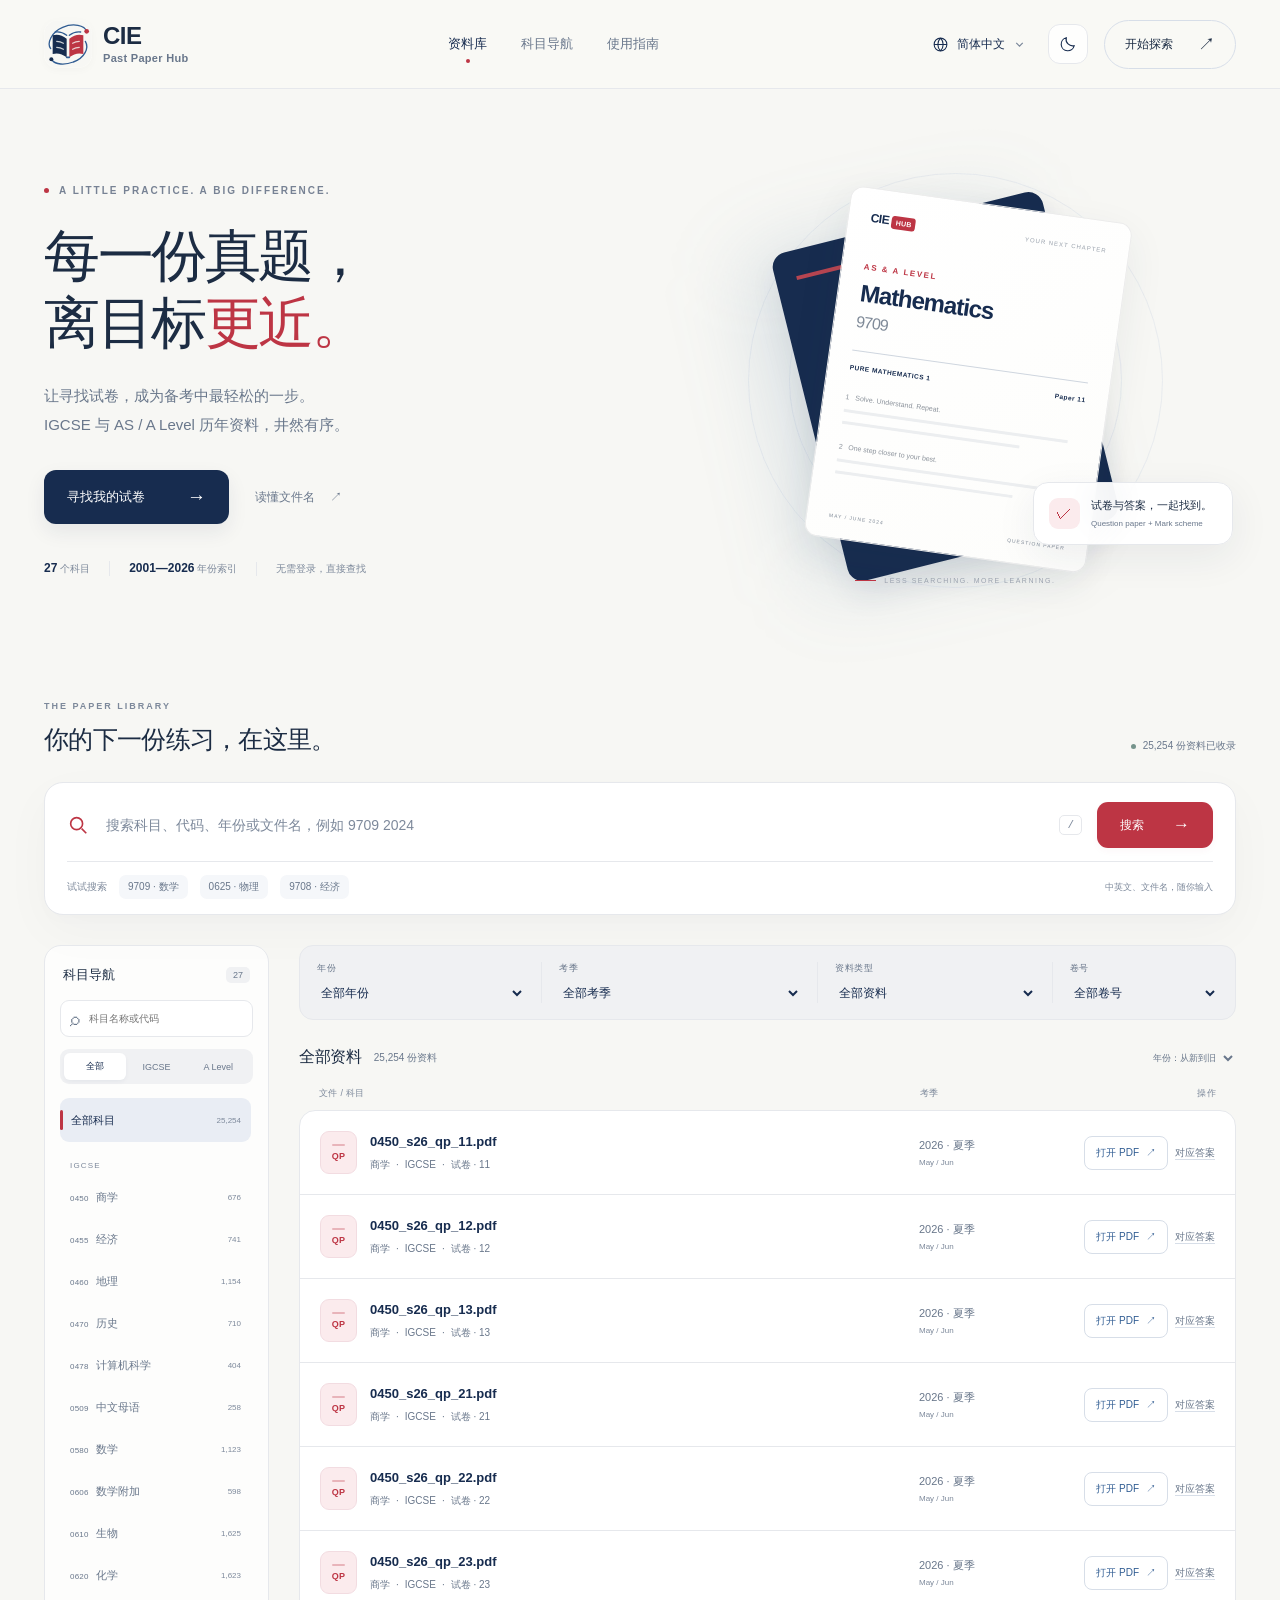
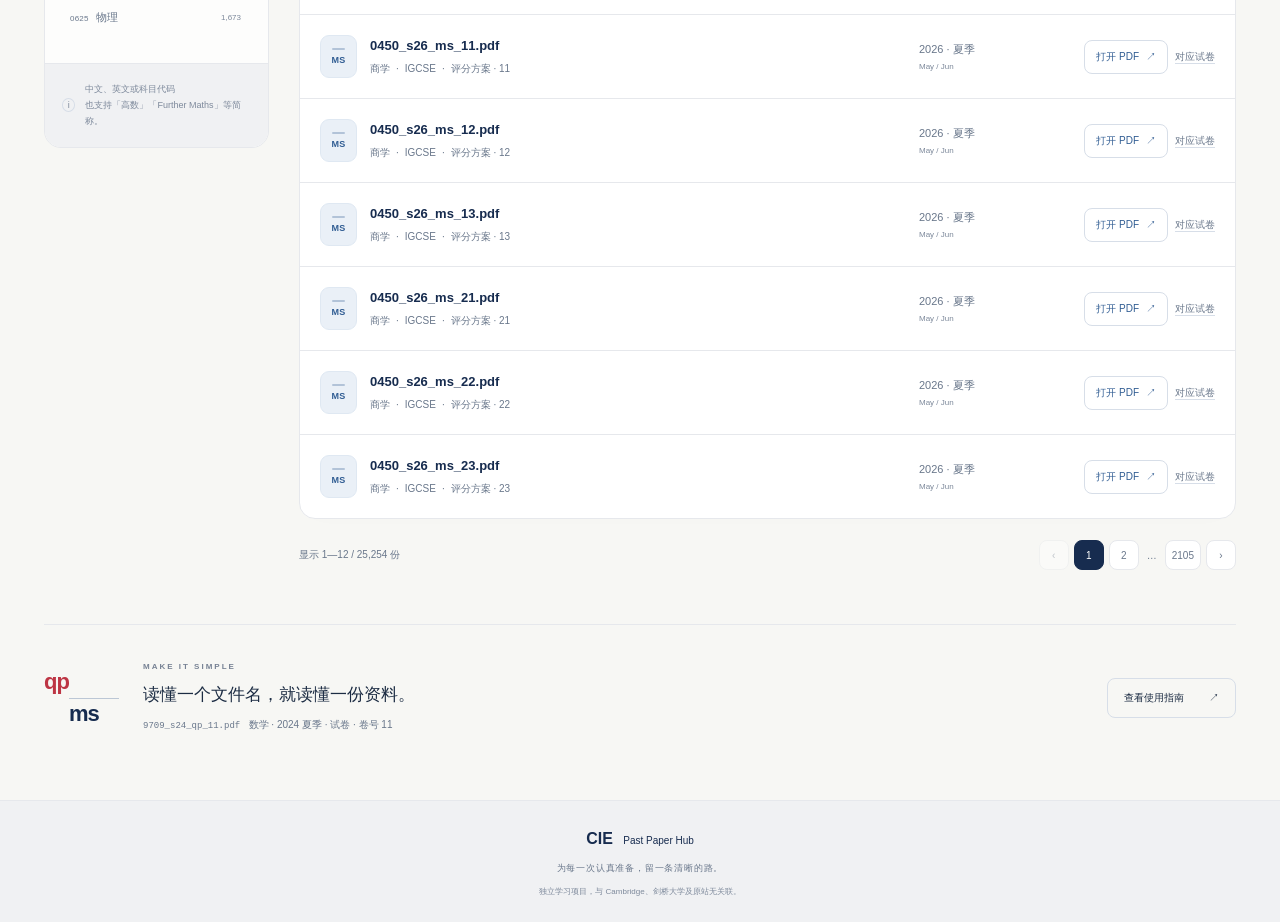
==== commit 0b399072: "Prune subject catalog and improve multilingual subject search Remove the 16 selected IGCSE and A Lev" ====
--- a/index.html
+++ b/index.html
@@ -9,11 +9,11 @@
   <script src="./appearance.js"></script>
   <link rel="icon" href="./favicon.svg" type="image/svg+xml">
   <link rel="stylesheet" href="./styles.css">
-  <link rel="stylesheet" href="./appearance.css">
-  <script defer src="./data.js"></script>
-  <script defer src="./search.js"></script>
-  <script defer src="./i18n.js"></script>
-  <script defer src="./app.js"></script>
+  <link rel="stylesheet" href="./appearance.css?v=20261011">
+  <script defer src="./data.js?v=20261011"></script>
+  <script defer src="./search.js?v=20261011"></script>
+  <script defer src="./i18n.js?v=20261011"></script>
+  <script defer src="./app.js?v=20261011"></script>
 </head>
 <body>
   <a class="skip-link" href="#library" data-i18n="skip">跳转到资料库</a>
@@ -50,7 +50,7 @@
         <h1 id="hero-title" data-i18n="heroTitle" data-i18n-html>每一份真题，<br>离目标<span class="red-word">更近。</span></h1>
         <p data-i18n="heroDescription" data-i18n-html>让寻找试卷，成为备考中最轻松的一步。<br>IGCSE 与 AS / A Level 历年资料，井然有序。</p>
         <div class="hero-actions"><a class="primary-button" href="#library" data-i18n="findPaper" data-i18n-html>寻找我的试卷 <span aria-hidden="true">→</span></a><button class="quiet-button" id="hero-guide" data-i18n="decodeFilename" data-i18n-html>读懂文件名 <span aria-hidden="true">↗</span></button></div>
-        <div class="hero-facts"><span><strong id="subject-total">43</strong> <span data-i18n="subjectsUnit">个科目</span></span><span><strong id="year-range">2001—2026</strong> <span data-i18n="yearIndex">年份索引</span></span><span data-i18n="noLogin">无需登录，直接查找</span></div>
+        <div class="hero-facts"><span><strong id="subject-total">27</strong> <span data-i18n="subjectsUnit">个科目</span></span><span><strong id="year-range">2001—2026</strong> <span data-i18n="yearIndex">年份索引</span></span><span data-i18n="noLogin">无需登录，直接查找</span></div>
       </div>
       <div class="hero-visual" aria-hidden="true">
         <div class="orbit orbit-one"></div><div class="orbit orbit-two"></div>
@@ -77,16 +77,19 @@
           <input type="search" id="global-search" autocomplete="off" maxlength="160" data-i18n-placeholder="searchPlaceholder" data-i18n-aria="searchLabel" placeholder="搜索科目、代码、年份或文件名，例如 9709 2024" aria-label="搜索科目、代码、年份或文件名">
           <kbd>/</kbd><button type="submit" class="search-submit" data-i18n="searchButton" data-i18n-html>搜索 <span aria-hidden="true">→</span></button>
         </form>
-        <div class="search-history" id="search-history" hidden><div class="history-heading"><span data-i18n="recentSearches">最近搜索</span><button id="clear-history" type="button" data-i18n="clearAll">清空记录</button></div><div id="history-items"></div><p class="history-privacy" data-i18n="historyPrivacy">仅保存在此浏览器</p></div>
+        <div class="search-history" id="search-history" hidden>
+          <div id="subject-suggestions" hidden><div class="history-heading"><span data-i18n="matchingSubjects">匹配科目</span></div><div id="suggestion-items"></div></div>
+          <div class="history-heading"><span data-i18n="recentSearches">最近搜索</span><button id="clear-history" type="button" data-i18n="clearAll">清空记录</button></div><div id="history-items"></div><p class="history-privacy" data-i18n="historyPrivacy">仅保存在此浏览器</p>
+        </div>
         <div class="search-bottom"><span data-i18n="trySearch">试试搜索</span><button data-query="9709 2024" data-i18n="quickMath">9709 · 数学</button><button data-query="0625 2024" data-i18n="quickPhysics">0625 · 物理</button><button data-query="9708 2024" data-i18n="quickEconomics">9708 · 经济</button><span class="search-hint" data-i18n="searchHint">中英文、文件名，随你输入</span></div>
       </div>
       <div class="library-layout">
         <aside class="sidebar" id="subjects" aria-label="按科目浏览" data-i18n-aria="browseBySubject">
-          <div class="sidebar-heading"><h3 data-i18n="subjectNav">科目导航</h3><span id="sidebar-total">43</span></div>
+          <div class="sidebar-heading"><h3 data-i18n="subjectNav">科目导航</h3><span id="sidebar-total">27</span></div>
           <label class="subject-search-label"><span aria-hidden="true">⌕</span><input id="subject-search" type="search" data-i18n-placeholder="subjectPlaceholder" data-i18n-aria="subjectSearchLabel" placeholder="科目名称或代码" aria-label="筛选科目列表"></label>
           <div class="level-switch" aria-label="课程类别" data-i18n-aria="qualification"><button data-level="" class="active" aria-pressed="true" data-i18n="all">全部</button><button data-level="IGCSE" aria-pressed="false">IGCSE</button><button data-level="A Level" aria-pressed="false">A Level</button></div>
           <div id="subject-list"></div>
-          <div class="sidebar-note"><span class="note-icon">i</span><p data-i18n="subjectTip" data-i18n-html>名称不同？<br>输入四位科目代码，定位更准确。</p></div>
+          <div class="sidebar-note"><span class="note-icon">i</span><p data-i18n="subjectTip" data-i18n-html>中文、英文或科目代码<br>也支持「高数」「Further Maths」等简称。</p></div>
         </aside>
         <div class="results-area">
           <div class="filter-bar">
--- a/appearance.css
+++ b/appearance.css
@@ -255,3 +255,12 @@
   html { scroll-behavior: auto; }
   *, *::before, *::after { animation: none !important; transition: none !important; }
 }
+#subject-suggestions { margin-bottom: 18px; }
+#suggestion-items { display: grid; grid-template-columns: repeat(2, minmax(0, 1fr)); gap: 8px; max-height: 264px; overflow-y: auto; }
+.subject-suggestion { display: flex; align-items: center; gap: 12px; padding: 13px 14px; text-align: left; border: 1px solid var(--line); border-radius: 14px; background: var(--surface); color: var(--heading); min-width: 0; }
+.subject-suggestion:hover { background: var(--surface-hover); border-color: var(--focus-border); }
+.suggestion-code { flex-shrink: 0; padding: 7px 8px; border-radius: 9px; background: var(--blue-soft); color: var(--link-text); font-size: 12px; font-weight: 650; letter-spacing: .04em; }
+.suggestion-name { min-width: 0; flex: 1; font-size: 13px; font-weight: 600; line-height: 1.5; }
+.suggestion-name small { display: block; color: var(--text-secondary); font-size: 10px; font-weight: 400; }
+.suggestion-arrow { color: var(--accent-text); font-size: 16px; }
+@media (max-width: 600px) { #suggestion-items { grid-template-columns: 1fr; } }
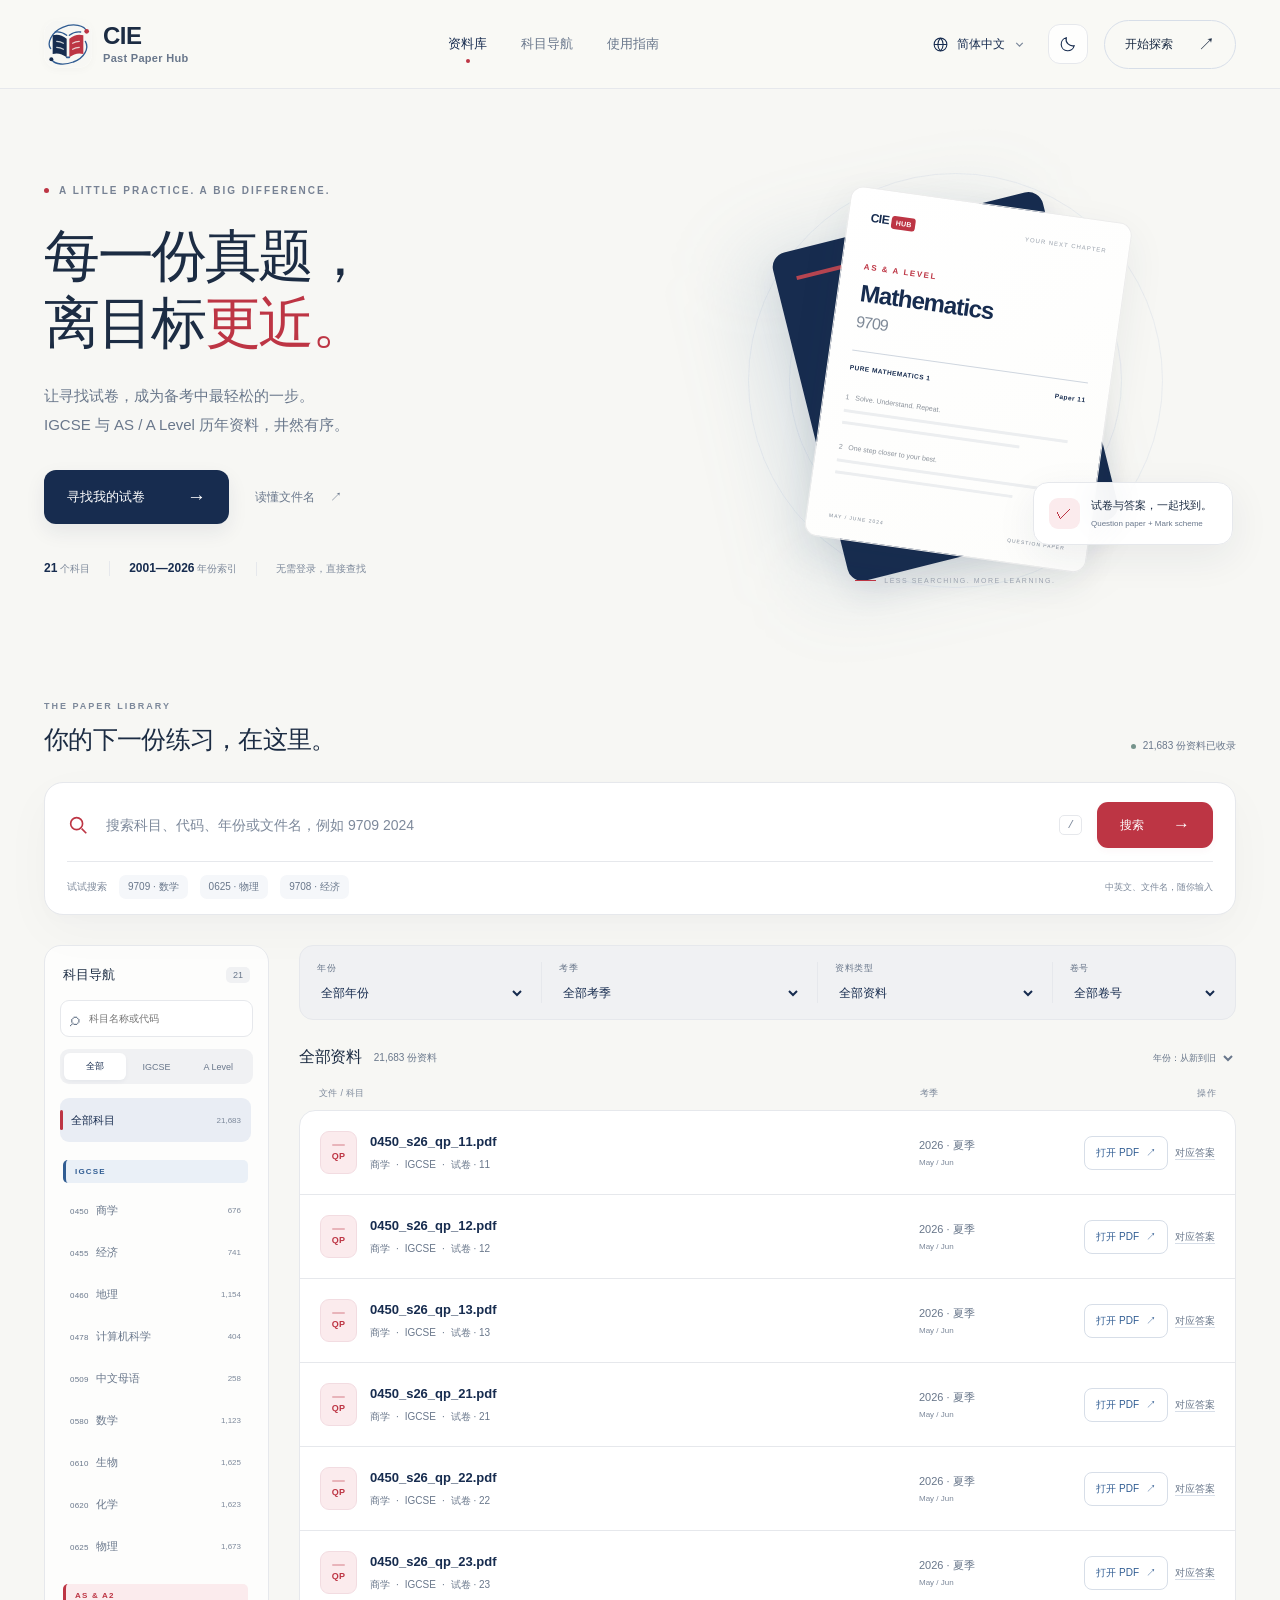
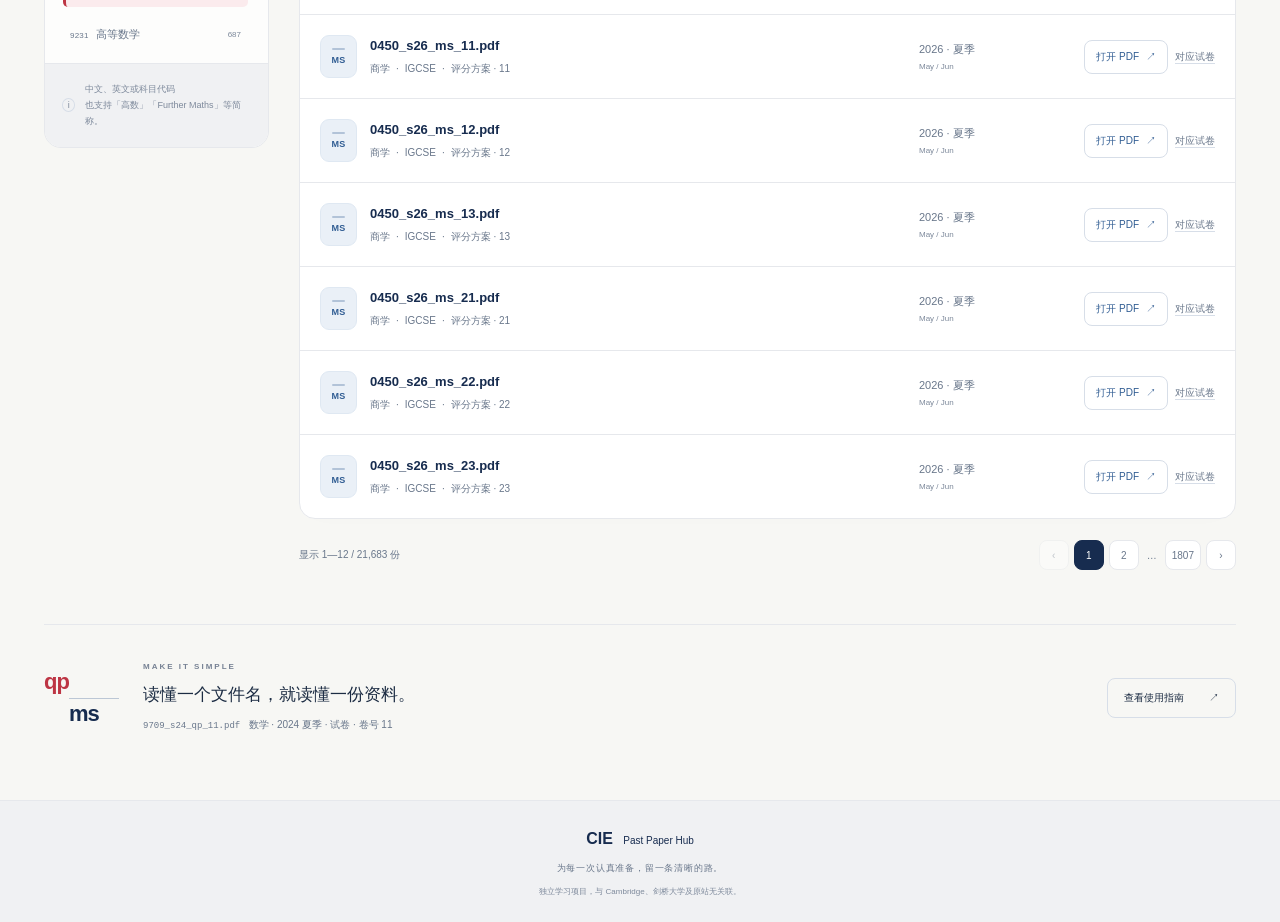
==== commit d2a604bf: "Trim subjects and highlight qualification headings Remove IGCSE 0470, 0606 and 0680; AS/A Level 9093" ====
--- a/index.html
+++ b/index.html
@@ -9,11 +9,11 @@
   <script src="./appearance.js"></script>
   <link rel="icon" href="./favicon.svg" type="image/svg+xml">
   <link rel="stylesheet" href="./styles.css">
-  <link rel="stylesheet" href="./appearance.css?v=20261011">
-  <script defer src="./data.js?v=20261011"></script>
-  <script defer src="./search.js?v=20261011"></script>
-  <script defer src="./i18n.js?v=20261011"></script>
-  <script defer src="./app.js?v=20261011"></script>
+  <link rel="stylesheet" href="./appearance.css?v=20261011b">
+  <script defer src="./data.js?v=20261011b"></script>
+  <script defer src="./search.js?v=20261011b"></script>
+  <script defer src="./i18n.js?v=20261011b"></script>
+  <script defer src="./app.js?v=20261011b"></script>
 </head>
 <body>
   <a class="skip-link" href="#library" data-i18n="skip">跳转到资料库</a>
@@ -50,7 +50,7 @@
         <h1 id="hero-title" data-i18n="heroTitle" data-i18n-html>每一份真题，<br>离目标<span class="red-word">更近。</span></h1>
         <p data-i18n="heroDescription" data-i18n-html>让寻找试卷，成为备考中最轻松的一步。<br>IGCSE 与 AS / A Level 历年资料，井然有序。</p>
         <div class="hero-actions"><a class="primary-button" href="#library" data-i18n="findPaper" data-i18n-html>寻找我的试卷 <span aria-hidden="true">→</span></a><button class="quiet-button" id="hero-guide" data-i18n="decodeFilename" data-i18n-html>读懂文件名 <span aria-hidden="true">↗</span></button></div>
-        <div class="hero-facts"><span><strong id="subject-total">27</strong> <span data-i18n="subjectsUnit">个科目</span></span><span><strong id="year-range">2001—2026</strong> <span data-i18n="yearIndex">年份索引</span></span><span data-i18n="noLogin">无需登录，直接查找</span></div>
+        <div class="hero-facts"><span><strong id="subject-total">21</strong> <span data-i18n="subjectsUnit">个科目</span></span><span><strong id="year-range">2001—2026</strong> <span data-i18n="yearIndex">年份索引</span></span><span data-i18n="noLogin">无需登录，直接查找</span></div>
       </div>
       <div class="hero-visual" aria-hidden="true">
         <div class="orbit orbit-one"></div><div class="orbit orbit-two"></div>
@@ -85,7 +85,7 @@
       </div>
       <div class="library-layout">
         <aside class="sidebar" id="subjects" aria-label="按科目浏览" data-i18n-aria="browseBySubject">
-          <div class="sidebar-heading"><h3 data-i18n="subjectNav">科目导航</h3><span id="sidebar-total">27</span></div>
+          <div class="sidebar-heading"><h3 data-i18n="subjectNav">科目导航</h3><span id="sidebar-total">21</span></div>
           <label class="subject-search-label"><span aria-hidden="true">⌕</span><input id="subject-search" type="search" data-i18n-placeholder="subjectPlaceholder" data-i18n-aria="subjectSearchLabel" placeholder="科目名称或代码" aria-label="筛选科目列表"></label>
           <div class="level-switch" aria-label="课程类别" data-i18n-aria="qualification"><button data-level="" class="active" aria-pressed="true" data-i18n="all">全部</button><button data-level="IGCSE" aria-pressed="false">IGCSE</button><button data-level="A Level" aria-pressed="false">A Level</button></div>
           <div id="subject-list"></div>
--- a/appearance.css
+++ b/appearance.css
@@ -264,3 +264,17 @@
 .suggestion-name small { display: block; color: var(--text-secondary); font-size: 10px; font-weight: 400; }
 .suggestion-arrow { color: var(--accent-text); font-size: 16px; }
 @media (max-width: 600px) { #suggestion-items { grid-template-columns: 1fr; } }
+.subject-group {
+  display: flex;
+  align-items: center;
+  padding: 7px 9px;
+  margin: 18px 3px 8px;
+  border-left: 3px solid currentColor;
+  border-radius: 5px;
+  font-weight: 700;
+}
+.subject-group-igcse { color: var(--link-text); background: var(--blue-soft); }
+.subject-group-a2 { color: var(--accent-text); background: var(--red-soft); }
+@media (max-width: 800px) {
+  .subject-group { flex-basis: 100%; margin: 7px 0 1px; }
+}
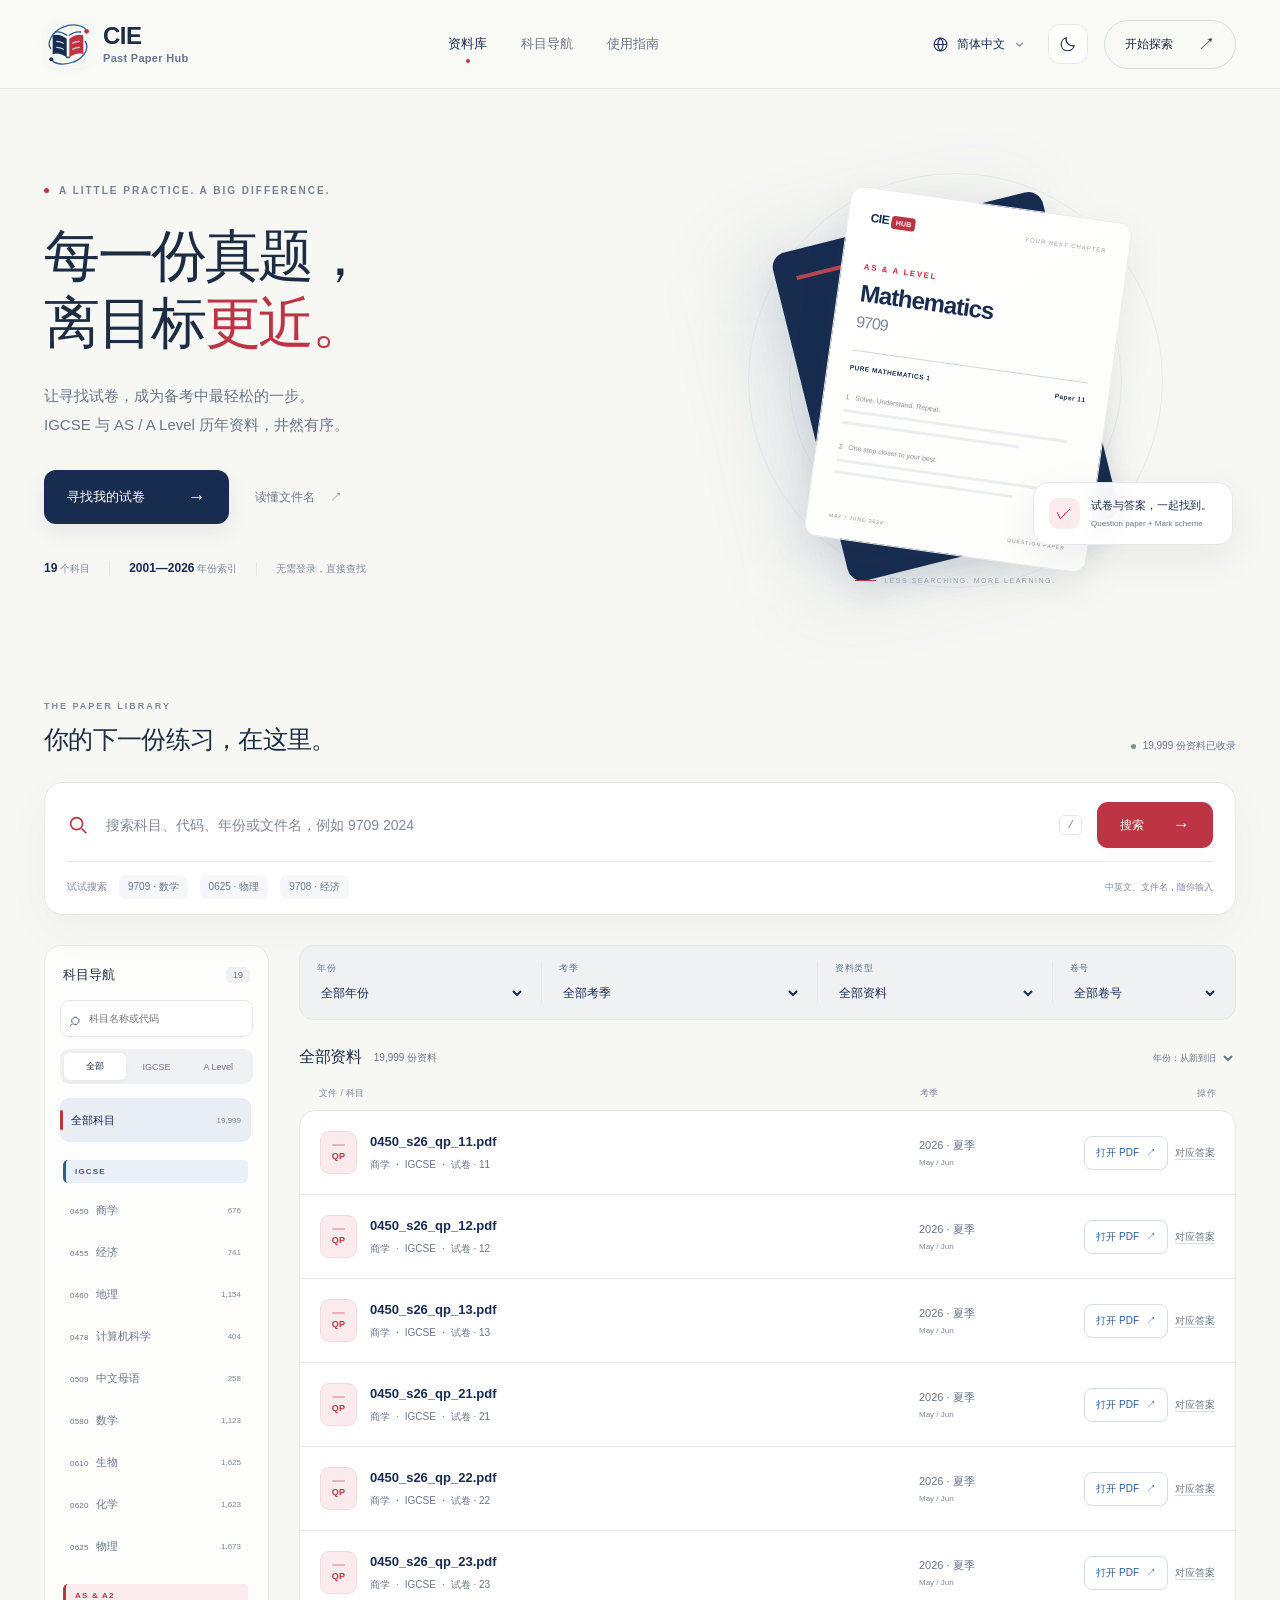
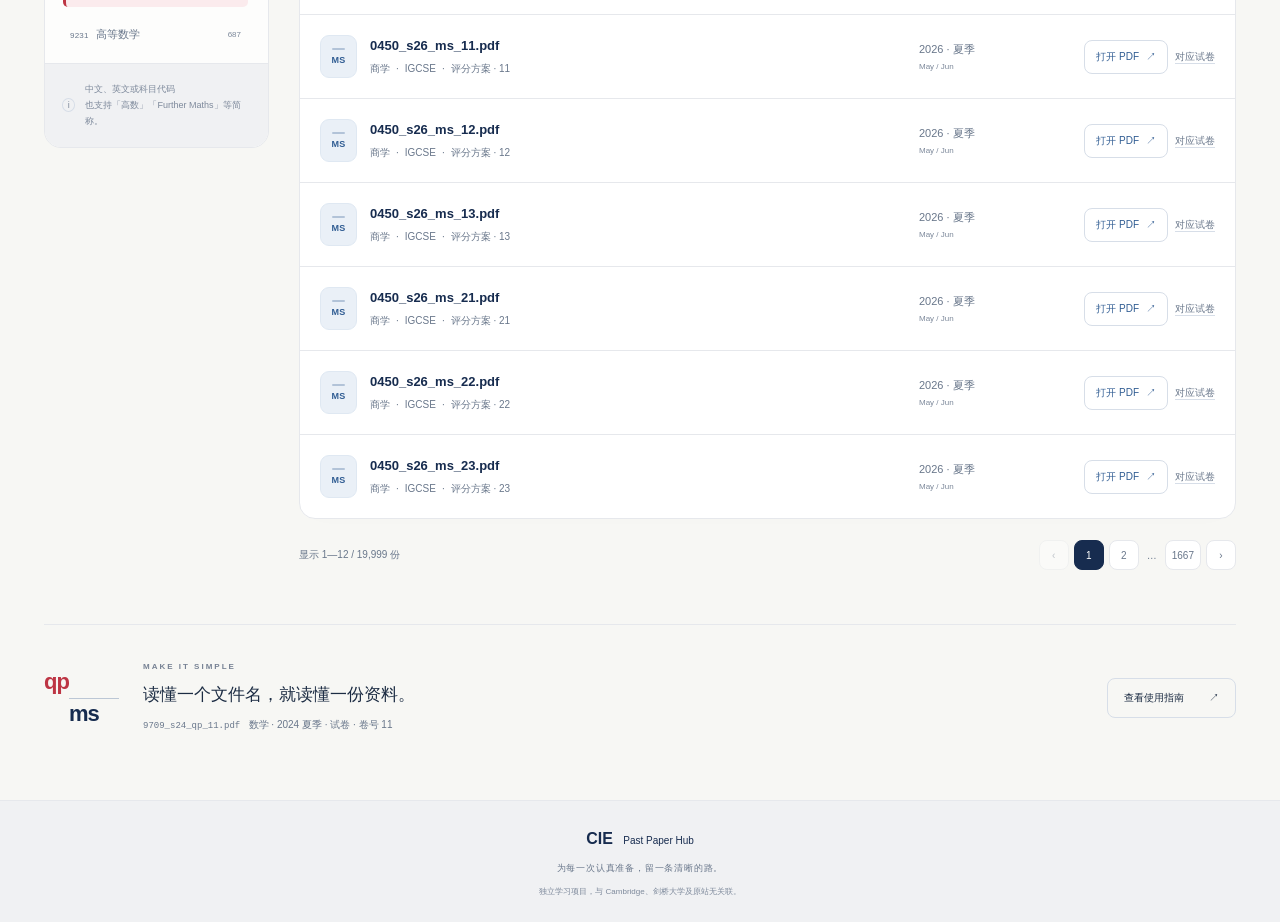
==== commit 4ce4aa30: "Remove Psychology 9698 and Geography 9696 Remove AS/A Level Psychology 9698 and Geography 9696, incl" ====
--- a/index.html
+++ b/index.html
@@ -9,11 +9,11 @@
   <script src="./appearance.js"></script>
   <link rel="icon" href="./favicon.svg" type="image/svg+xml">
   <link rel="stylesheet" href="./styles.css">
-  <link rel="stylesheet" href="./appearance.css?v=20261011b">
-  <script defer src="./data.js?v=20261011b"></script>
-  <script defer src="./search.js?v=20261011b"></script>
-  <script defer src="./i18n.js?v=20261011b"></script>
-  <script defer src="./app.js?v=20261011b"></script>
+  <link rel="stylesheet" href="./appearance.css?v=20261011c">
+  <script defer src="./data.js?v=20261011c"></script>
+  <script defer src="./search.js?v=20261011c"></script>
+  <script defer src="./i18n.js?v=20261011c"></script>
+  <script defer src="./app.js?v=20261011c"></script>
 </head>
 <body>
   <a class="skip-link" href="#library" data-i18n="skip">跳转到资料库</a>
@@ -50,7 +50,7 @@
         <h1 id="hero-title" data-i18n="heroTitle" data-i18n-html>每一份真题，<br>离目标<span class="red-word">更近。</span></h1>
         <p data-i18n="heroDescription" data-i18n-html>让寻找试卷，成为备考中最轻松的一步。<br>IGCSE 与 AS / A Level 历年资料，井然有序。</p>
         <div class="hero-actions"><a class="primary-button" href="#library" data-i18n="findPaper" data-i18n-html>寻找我的试卷 <span aria-hidden="true">→</span></a><button class="quiet-button" id="hero-guide" data-i18n="decodeFilename" data-i18n-html>读懂文件名 <span aria-hidden="true">↗</span></button></div>
-        <div class="hero-facts"><span><strong id="subject-total">21</strong> <span data-i18n="subjectsUnit">个科目</span></span><span><strong id="year-range">2001—2026</strong> <span data-i18n="yearIndex">年份索引</span></span><span data-i18n="noLogin">无需登录，直接查找</span></div>
+        <div class="hero-facts"><span><strong id="subject-total">19</strong> <span data-i18n="subjectsUnit">个科目</span></span><span><strong id="year-range">2001—2026</strong> <span data-i18n="yearIndex">年份索引</span></span><span data-i18n="noLogin">无需登录，直接查找</span></div>
       </div>
       <div class="hero-visual" aria-hidden="true">
         <div class="orbit orbit-one"></div><div class="orbit orbit-two"></div>
@@ -85,7 +85,7 @@
       </div>
       <div class="library-layout">
         <aside class="sidebar" id="subjects" aria-label="按科目浏览" data-i18n-aria="browseBySubject">
-          <div class="sidebar-heading"><h3 data-i18n="subjectNav">科目导航</h3><span id="sidebar-total">21</span></div>
+          <div class="sidebar-heading"><h3 data-i18n="subjectNav">科目导航</h3><span id="sidebar-total">19</span></div>
           <label class="subject-search-label"><span aria-hidden="true">⌕</span><input id="subject-search" type="search" data-i18n-placeholder="subjectPlaceholder" data-i18n-aria="subjectSearchLabel" placeholder="科目名称或代码" aria-label="筛选科目列表"></label>
           <div class="level-switch" aria-label="课程类别" data-i18n-aria="qualification"><button data-level="" class="active" aria-pressed="true" data-i18n="all">全部</button><button data-level="IGCSE" aria-pressed="false">IGCSE</button><button data-level="A Level" aria-pressed="false">A Level</button></div>
           <div id="subject-list"></div>
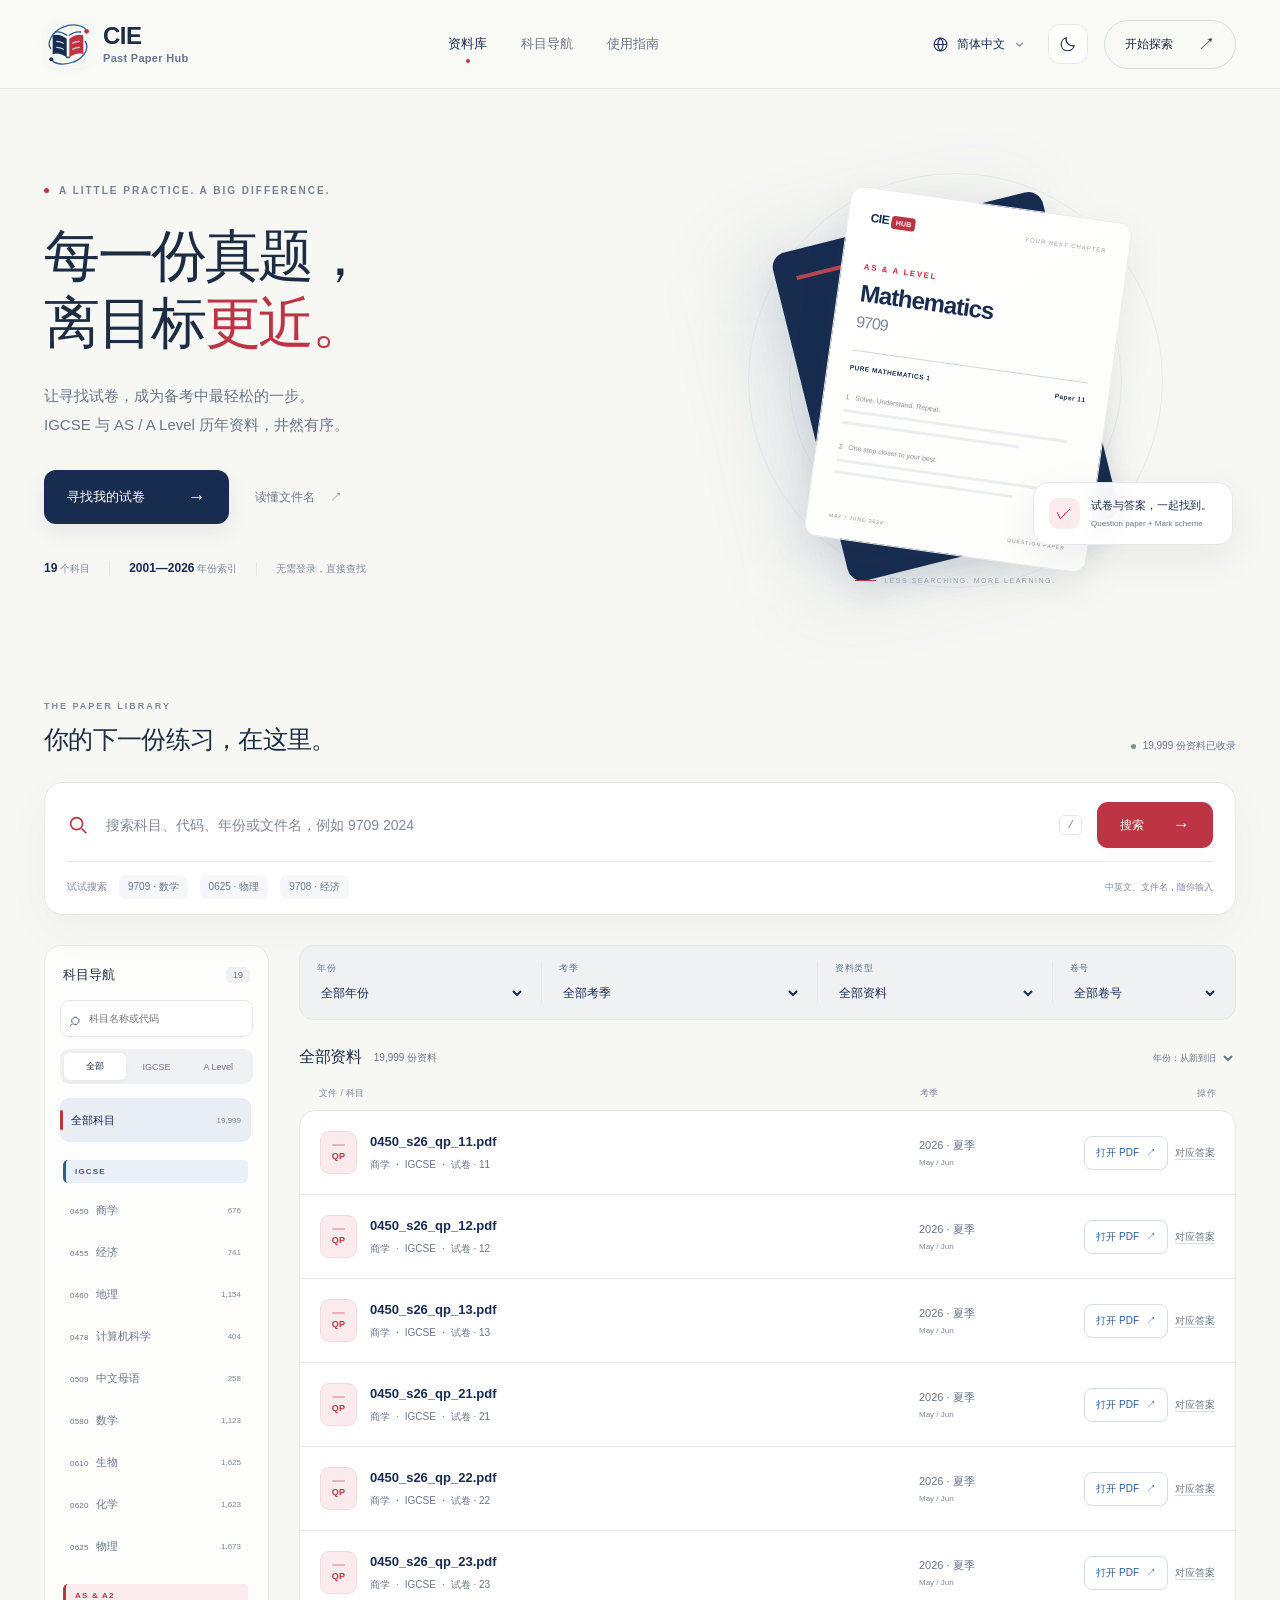
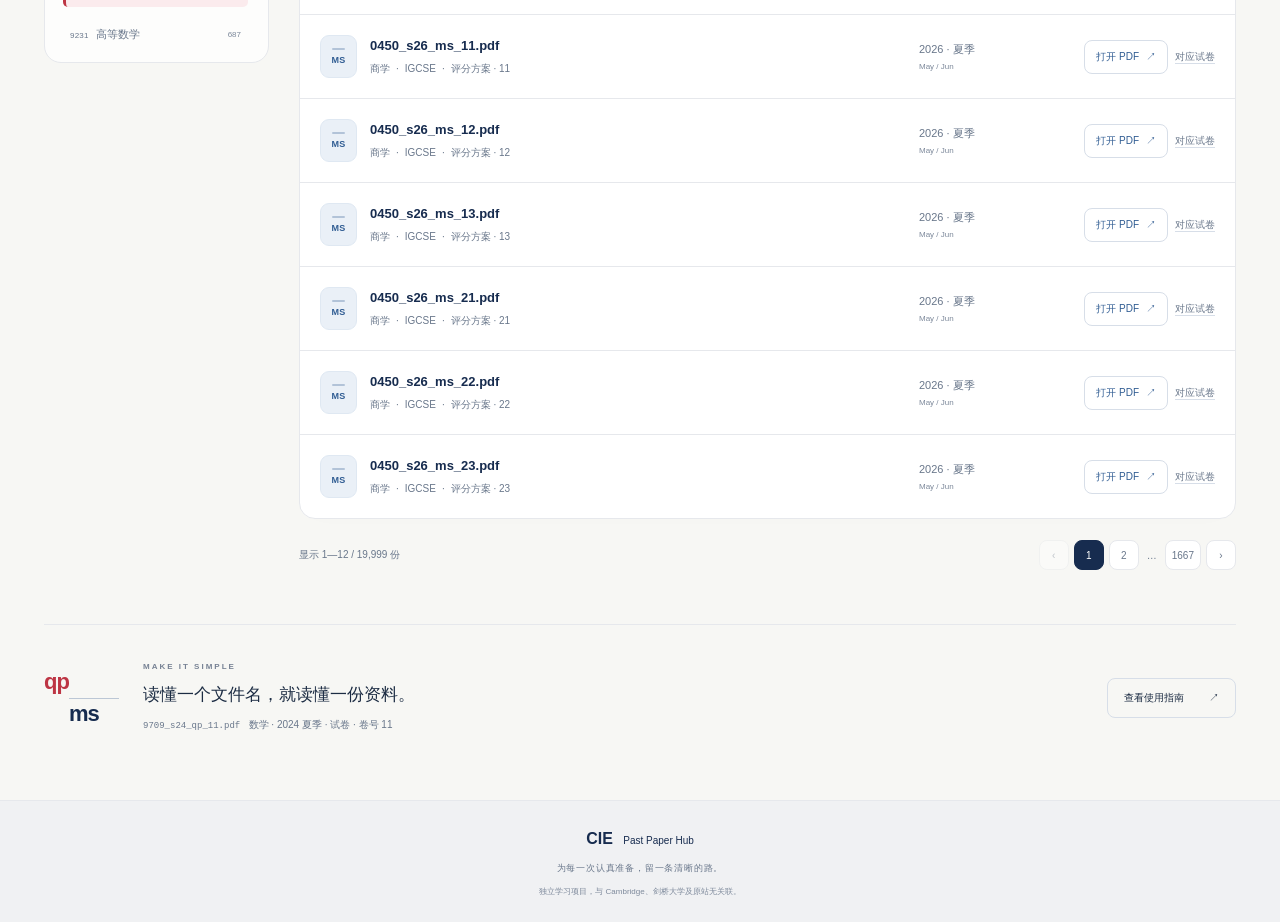
==== commit a71c566b: "Remove the subject navigation helper note Remove the informational note and icon below the subject n" ====
--- a/index.html
+++ b/index.html
@@ -9,7 +9,7 @@
   <script src="./appearance.js"></script>
   <link rel="icon" href="./favicon.svg" type="image/svg+xml">
   <link rel="stylesheet" href="./styles.css">
-  <link rel="stylesheet" href="./appearance.css?v=20261011c">
+  <link rel="stylesheet" href="./appearance.css?v=20261011d">
   <script defer src="./data.js?v=20261011c"></script>
   <script defer src="./search.js?v=20261011c"></script>
   <script defer src="./i18n.js?v=20261011c"></script>
@@ -89,7 +89,6 @@
           <label class="subject-search-label"><span aria-hidden="true">⌕</span><input id="subject-search" type="search" data-i18n-placeholder="subjectPlaceholder" data-i18n-aria="subjectSearchLabel" placeholder="科目名称或代码" aria-label="筛选科目列表"></label>
           <div class="level-switch" aria-label="课程类别" data-i18n-aria="qualification"><button data-level="" class="active" aria-pressed="true" data-i18n="all">全部</button><button data-level="IGCSE" aria-pressed="false">IGCSE</button><button data-level="A Level" aria-pressed="false">A Level</button></div>
           <div id="subject-list"></div>
-          <div class="sidebar-note"><span class="note-icon">i</span><p data-i18n="subjectTip" data-i18n-html>中文、英文或科目代码<br>也支持「高数」「Further Maths」等简称。</p></div>
         </aside>
         <div class="results-area">
           <div class="filter-bar">
--- a/appearance.css
+++ b/appearance.css
@@ -136,7 +136,7 @@
 .history-query { font-size: 12px; }
 .history-heading, .history-heading button { font-size: 11px; }
 .history-privacy { font-size: 10px; }
-.sidebar { border-radius: 17px; background: var(--panel-bg); }
+.sidebar { border-radius: 17px; background: var(--panel-bg); padding-bottom: 16px; }
 .subject-search-label { border-radius: 9px; padding: 8px 9px; }
 .subject-search-label input { color: var(--ink); }
 .level-switch { border-radius: 9px; padding: 4px; }
